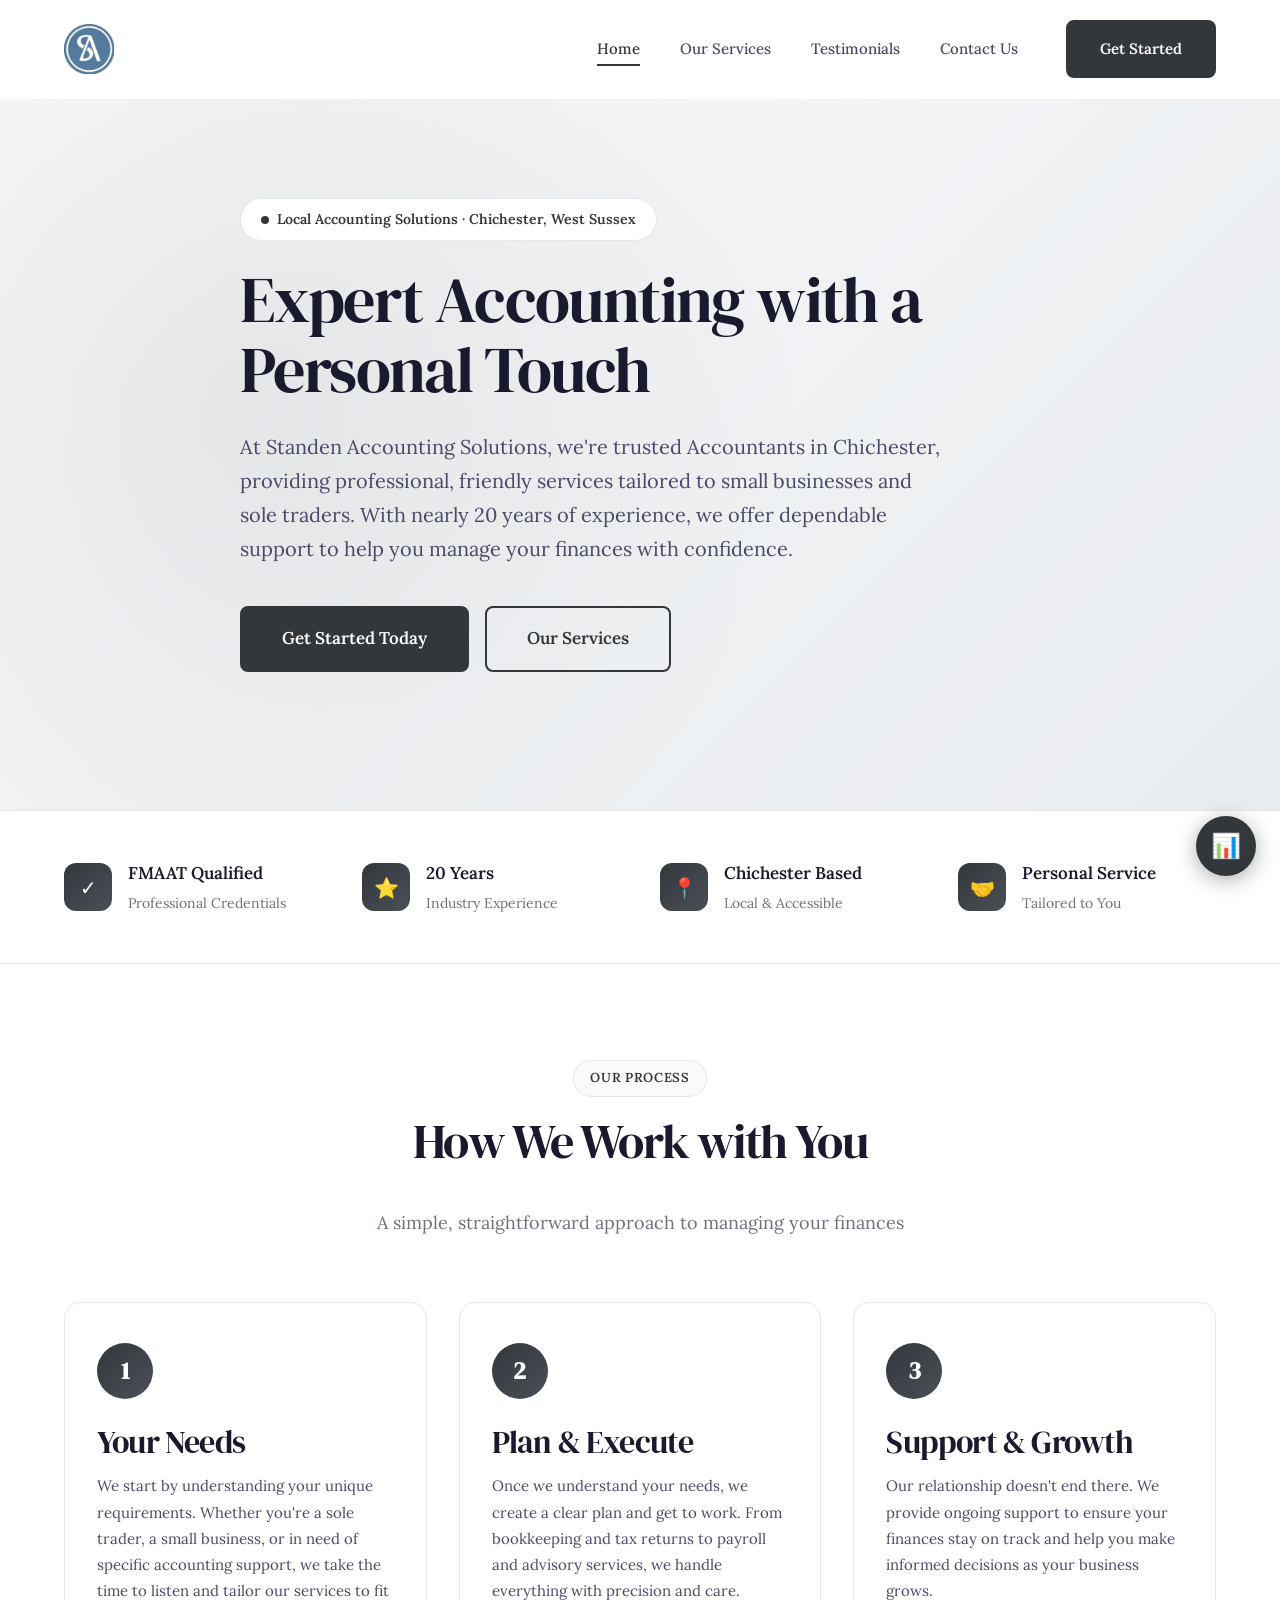
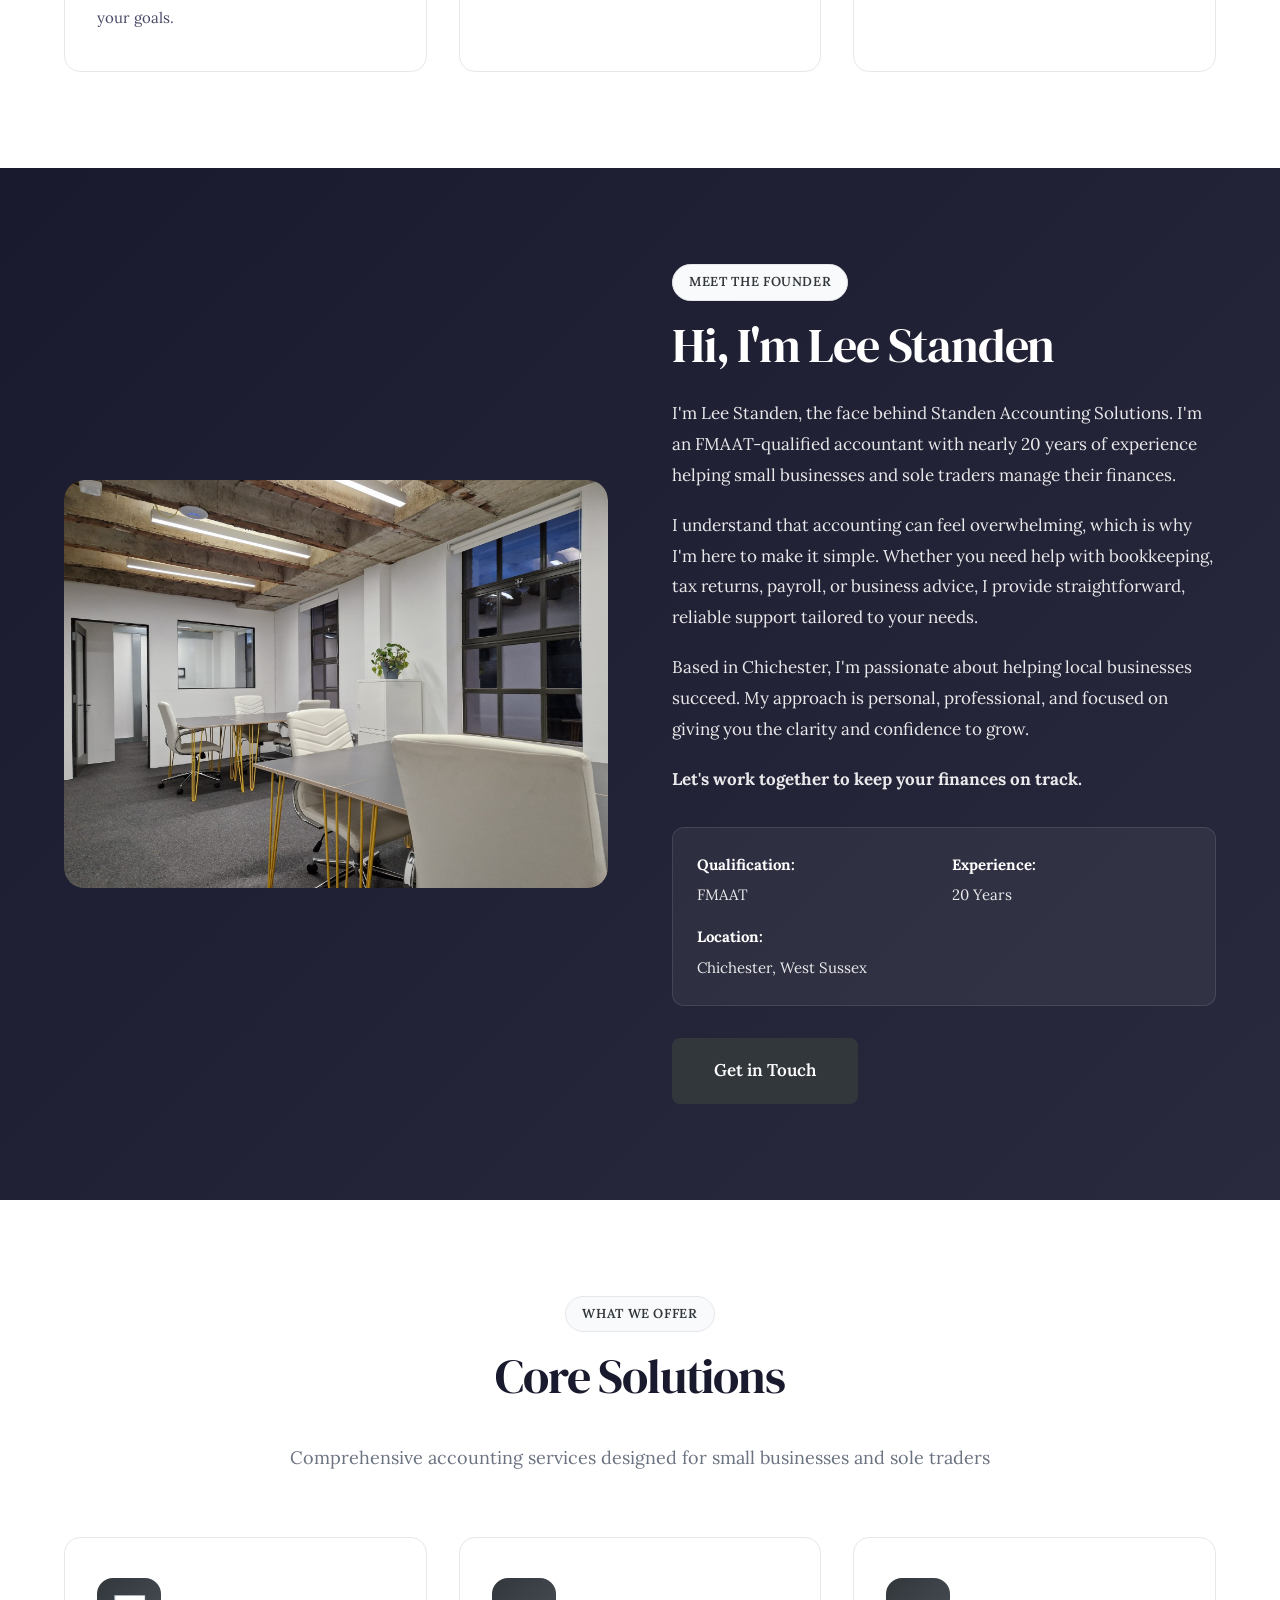
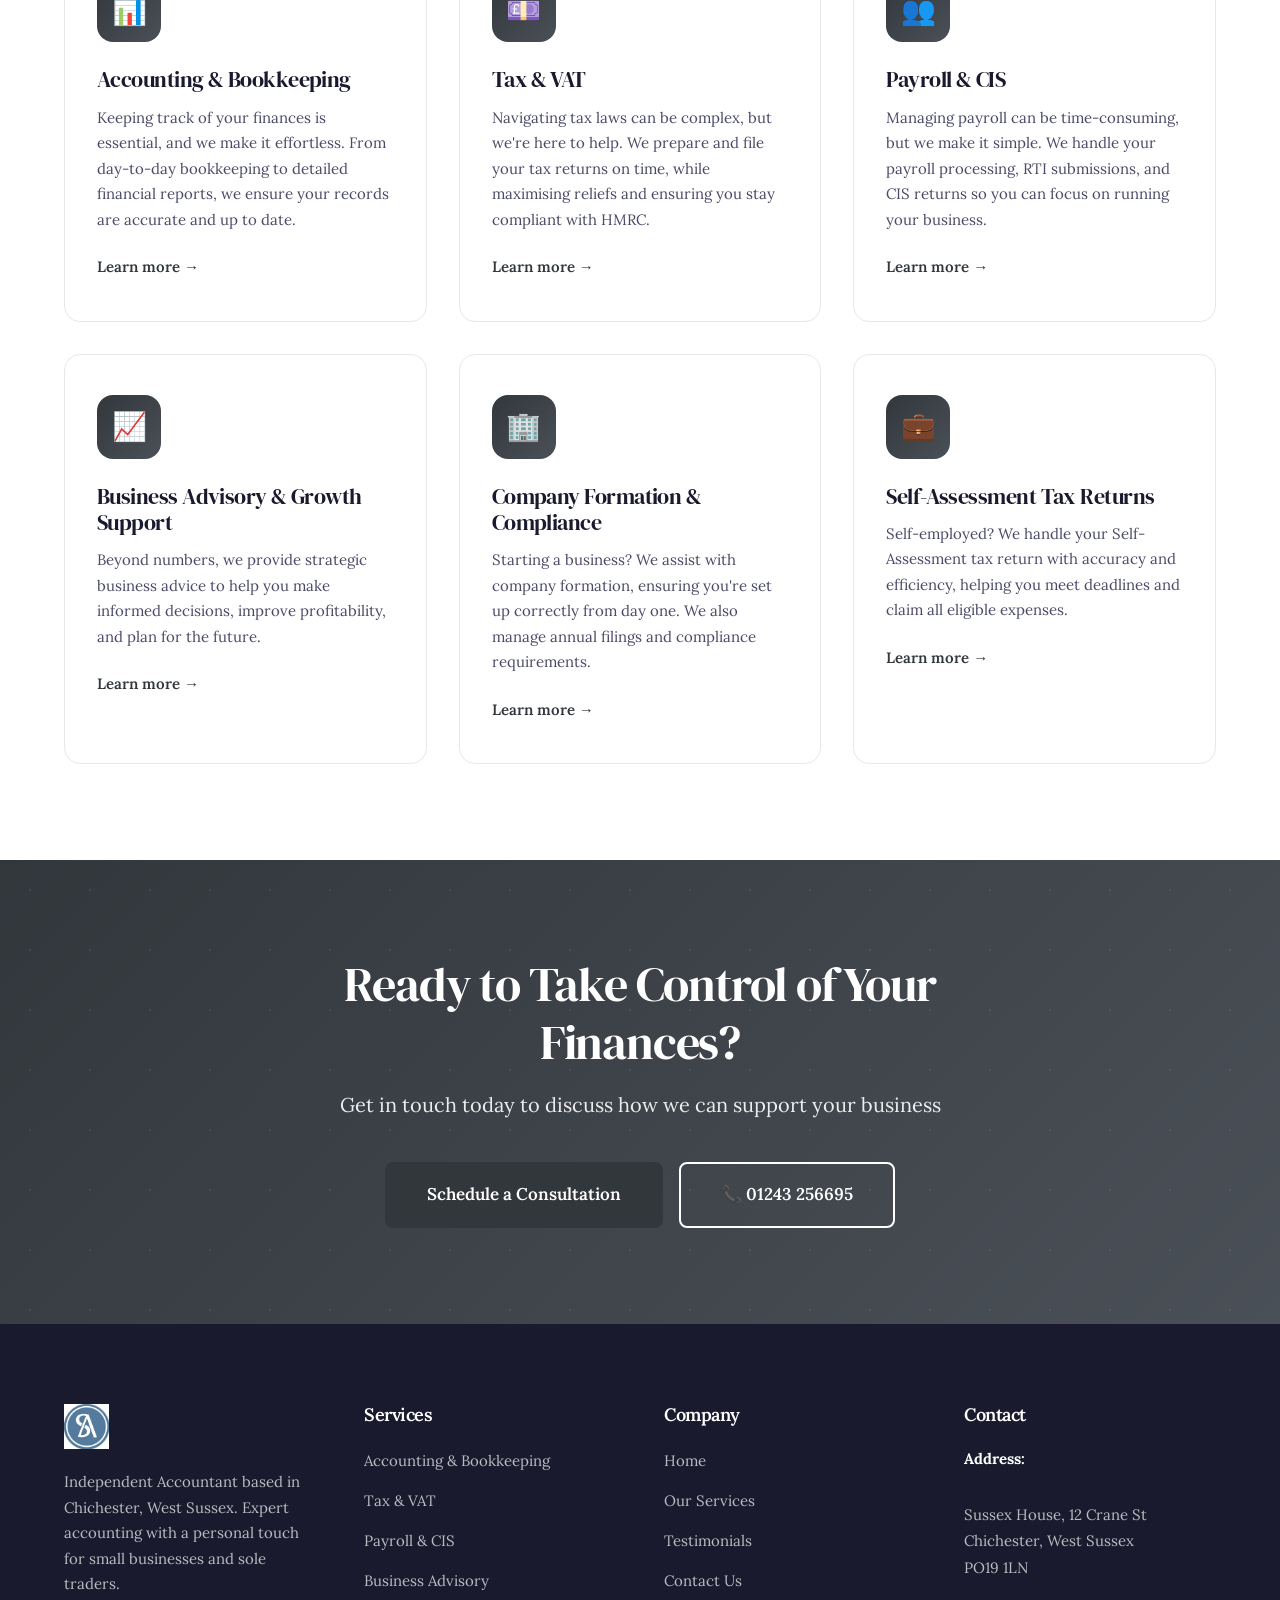
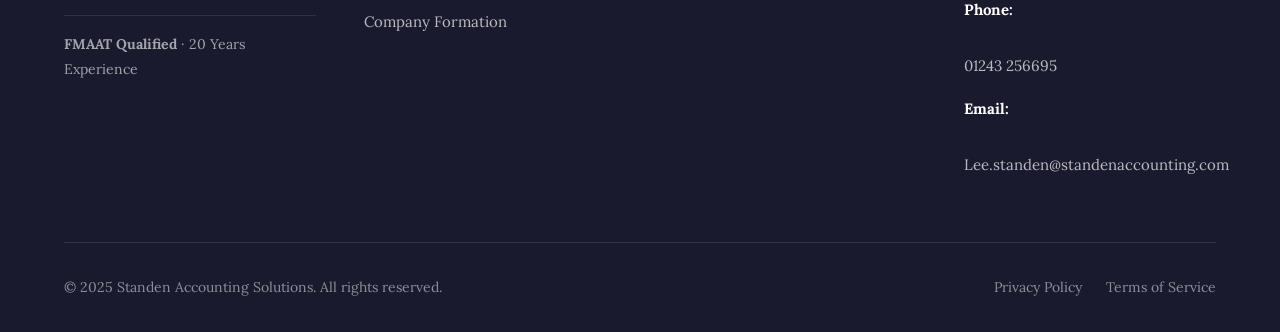
==== index.html @ 72e68414 "V4.5 Enhanced: Standen Accounting Solutions - Full Site with Real Content Complete 4-page accountanc" ====
<!DOCTYPE html>
<html lang="en">
<head>
  <meta charset="UTF-8">
  <meta name="viewport" content="width=device-width, initial-scale=1.0">
  <title>Standen Accounting Solutions | Local Accountant in Chichester, West Sussex</title>
  <meta name="description" content="Independent Accountant based in Chichester, West Sussex. Expert accounting with a personal touch for small businesses and sole traders. FMAAT qualified with 20 years experience.">

  <!-- Fonts -->
  <link rel="preconnect" href="https://fonts.googleapis.com">
  <link rel="preconnect" href="https://fonts.gstatic.com" crossorigin>
  <link href="https://fonts.googleapis.com/css2?family=Lora:wght@400;500;600;700&family=DM+Serif+Display:ital@0;1&display=swap" rel="stylesheet">

  <!-- Styles -->
  <link rel="stylesheet" href="template.css">
  <link rel="stylesheet" href="chat-widget-v4.css">

  <!-- Schema.org markup -->
  <script type="application/ld+json">
  {
    "@context": "https://schema.org",
    "@type": "AccountingService",
    "name": "Standen Accounting Solutions",
    "image": "https://standenaccountingsolutions.com/wp-content/uploads/2025/02/Office15b.jpg",
    "address": {
      "@type": "PostalAddress",
      "streetAddress": "Sussex House, 12 Crane St",
      "addressLocality": "Chichester",
      "addressRegion": "West Sussex",
      "postalCode": "PO19 1LN",
      "addressCountry": "GB"
    },
    "telephone": "+441243256695",
    "email": "Lee.standen@standenaccounting.com",
    "priceRange": "££",
    "openingHours": "Mo-Fr 09:00-17:00",
    "founder": {
      "@type": "Person",
      "name": "Lee Standen",
      "jobTitle": "FMAAT-qualified Accountant"
    }
  }
  </script>
</head>
<body>

  <!-- Navigation -->
  <nav class="nav" id="nav">
    <div class="container">
      <div class="nav-wrapper">
        <a href="index.html" class="nav-brand">
          <img src="logo.jpg" alt="Standen Accounting Solutions" style="height: 50px; width: auto;">
        </a>

        <div class="nav-menu" id="nav-menu">
          <a href="index.html" class="nav-link active">Home</a>
          <a href="services.html" class="nav-link">Our Services</a>
          <a href="testimonials.html" class="nav-link">Testimonials</a>
          <a href="contact.html" class="nav-link">Contact Us</a>
          <a href="contact.html" class="btn btn-primary nav-btn">Get Started</a>
        </div>

        <button class="nav-toggle" id="nav-toggle" aria-label="Toggle navigation">
          <span></span>
          <span></span>
          <span></span>
        </button>
      </div>
    </div>
  </nav>

  <!-- Hero Section -->
  <section class="hero">
    <div class="container">
      <div class="hero-content fade-up">
        <div class="hero-badge">
          <span class="badge-dot"></span>
          Local Accounting Solutions · Chichester, West Sussex
        </div>

        <h1>Expert Accounting with a Personal Touch</h1>

        <p class="hero-subtitle">At Standen Accounting Solutions, we're trusted Accountants in Chichester, providing professional, friendly services tailored to small businesses and sole traders. With nearly 20 years of experience, we offer dependable support to help you manage your finances with confidence.</p>

        <div class="hero-buttons">
          <a href="contact.html" class="btn btn-primary btn-large">Get Started Today</a>
          <a href="services.html" class="btn btn-outline btn-large">Our Services</a>
        </div>
      </div>
    </div>

    <!-- Background gradient overlay -->
    <div class="hero-gradient"></div>
  </section>

  <!-- Trust Bar -->
  <section class="trust-bar">
    <div class="container">
      <div class="trust-items fade-up">
        <div class="trust-item">
          <div class="trust-icon">✓</div>
          <div class="trust-text">
            <strong>FMAAT Qualified</strong>
            <span>Professional Credentials</span>
          </div>
        </div>
        <div class="trust-item">
          <div class="trust-icon">⭐</div>
          <div class="trust-text">
            <strong>20 Years</strong>
            <span>Industry Experience</span>
          </div>
        </div>
        <div class="trust-item">
          <div class="trust-icon">📍</div>
          <div class="trust-text">
            <strong>Chichester Based</strong>
            <span>Local & Accessible</span>
          </div>
        </div>
        <div class="trust-item">
          <div class="trust-icon">🤝</div>
          <div class="trust-text">
            <strong>Personal Service</strong>
            <span>Tailored to You</span>
          </div>
        </div>
      </div>
    </div>
  </section>

  <!-- How We Work Section -->
  <section class="section">
    <div class="container">
      <div class="section-header fade-up">
        <div class="section-badge">Our Process</div>
        <h2>How We Work with You</h2>
        <p class="section-intro">A simple, straightforward approach to managing your finances</p>
      </div>

      <div class="steps-grid">
        <div class="step-card fade-up" data-step>
          <div class="step-number">1</div>
          <h3>Your Needs</h3>
          <p>We start by understanding your unique requirements. Whether you're a sole trader, a small business, or in need of specific accounting support, we take the time to listen and tailor our services to fit your goals.</p>
        </div>

        <div class="step-card fade-up fade-up-delay-1" data-step>
          <div class="step-number">2</div>
          <h3>Plan & Execute</h3>
          <p>Once we understand your needs, we create a clear plan and get to work. From bookkeeping and tax returns to payroll and advisory services, we handle everything with precision and care.</p>
        </div>

        <div class="step-card fade-up fade-up-delay-2" data-step>
          <div class="step-number">3</div>
          <h3>Support & Growth</h3>
          <p>Our relationship doesn't end there. We provide ongoing support to ensure your finances stay on track and help you make informed decisions as your business grows.</p>
        </div>
      </div>
    </div>
  </section>

  <!-- Meet The Founder Section -->
  <section class="section section-dark">
    <div class="container">
      <div class="about-grid">
        <div class="about-image fade-up">
          <img src="office.jpg" alt="Standen Accounting Solutions Office in Chichester" class="rounded-image">
        </div>

        <div class="about-content fade-up fade-up-delay-1">
          <div class="section-badge">Meet The Founder</div>
          <h2>Hi, I'm Lee Standen</h2>

          <p>I'm Lee Standen, the face behind Standen Accounting Solutions. I'm an FMAAT-qualified accountant with nearly 20 years of experience helping small businesses and sole traders manage their finances.</p>

          <p>I understand that accounting can feel overwhelming, which is why I'm here to make it simple. Whether you need help with bookkeeping, tax returns, payroll, or business advice, I provide straightforward, reliable support tailored to your needs.</p>

          <p>Based in Chichester, I'm passionate about helping local businesses succeed. My approach is personal, professional, and focused on giving you the clarity and confidence to grow.</p>

          <p><strong>Let's work together to keep your finances on track.</strong></p>

          <div class="about-credentials">
            <div class="credential-item">
              <strong>Qualification:</strong> FMAAT
            </div>
            <div class="credential-item">
              <strong>Experience:</strong> 20 Years
            </div>
            <div class="credential-item">
              <strong>Location:</strong> Chichester, West Sussex
            </div>
          </div>

          <a href="contact.html" class="btn btn-primary btn-large">Get in Touch</a>
        </div>
      </div>
    </div>
  </section>

  <!-- Core Solutions Section -->
  <section class="section">
    <div class="container">
      <div class="section-header fade-up">
        <div class="section-badge">What We Offer</div>
        <h2>Core Solutions</h2>
        <p class="section-intro">Comprehensive accounting services designed for small businesses and sole traders</p>
      </div>

      <div class="services-grid">
        <div class="service-card fade-up" data-service>
          <div class="service-icon">📊</div>
          <h3>Accounting & Bookkeeping</h3>
          <p>Keeping track of your finances is essential, and we make it effortless. From day-to-day bookkeeping to detailed financial reports, we ensure your records are accurate and up to date.</p>
          <a href="services.html#accounting" class="service-link">Learn more →</a>
        </div>

        <div class="service-card fade-up fade-up-delay-1" data-service>
          <div class="service-icon">💷</div>
          <h3>Tax & VAT</h3>
          <p>Navigating tax laws can be complex, but we're here to help. We prepare and file your tax returns on time, while maximising reliefs and ensuring you stay compliant with HMRC.</p>
          <a href="services.html#tax" class="service-link">Learn more →</a>
        </div>

        <div class="service-card fade-up fade-up-delay-2" data-service>
          <div class="service-icon">👥</div>
          <h3>Payroll & CIS</h3>
          <p>Managing payroll can be time-consuming, but we make it simple. We handle your payroll processing, RTI submissions, and CIS returns so you can focus on running your business.</p>
          <a href="services.html#payroll" class="service-link">Learn more →</a>
        </div>

        <div class="service-card fade-up fade-up-delay-3" data-service>
          <div class="service-icon">📈</div>
          <h3>Business Advisory & Growth Support</h3>
          <p>Beyond numbers, we provide strategic business advice to help you make informed decisions, improve profitability, and plan for the future.</p>
          <a href="services.html#advisory" class="service-link">Learn more →</a>
        </div>

        <div class="service-card fade-up fade-up-delay-4" data-service>
          <div class="service-icon">🏢</div>
          <h3>Company Formation & Compliance</h3>
          <p>Starting a business? We assist with company formation, ensuring you're set up correctly from day one. We also manage annual filings and compliance requirements.</p>
          <a href="services.html#formation" class="service-link">Learn more →</a>
        </div>

        <div class="service-card fade-up fade-up-delay-5" data-service>
          <div class="service-icon">💼</div>
          <h3>Self-Assessment Tax Returns</h3>
          <p>Self-employed? We handle your Self-Assessment tax return with accuracy and efficiency, helping you meet deadlines and claim all eligible expenses.</p>
          <a href="services.html#self-assessment" class="service-link">Learn more →</a>
        </div>
      </div>
    </div>
  </section>

  <!-- CTA Section -->
  <section class="cta-section">
    <div class="container">
      <div class="cta-content fade-up">
        <h2>Ready to Take Control of Your Finances?</h2>
        <p>Get in touch today to discuss how we can support your business</p>
        <div class="cta-buttons">
          <a href="contact.html" class="btn btn-primary btn-large">Schedule a Consultation</a>
          <a href="tel:01243256695" class="btn btn-outline-white btn-large">📞 01243 256695</a>
        </div>
      </div>
    </div>
  </section>

  <!-- Footer -->
  <footer class="footer">
    <div class="container">
      <div class="footer-grid">
        <div class="footer-col">
          <img src="logo.jpg" alt="Standen Accounting Solutions" style="height: 45px; width: auto; margin-bottom: 20px;">
          <p>Independent Accountant based in Chichester, West Sussex. Expert accounting with a personal touch for small businesses and sole traders.</p>
          <div class="footer-credentials">
            <strong>FMAAT Qualified</strong> · 20 Years Experience
          </div>
        </div>

        <div class="footer-col">
          <h4>Services</h4>
          <ul class="footer-links">
            <li><a href="services.html#accounting">Accounting & Bookkeeping</a></li>
            <li><a href="services.html#tax">Tax & VAT</a></li>
            <li><a href="services.html#payroll">Payroll & CIS</a></li>
            <li><a href="services.html#advisory">Business Advisory</a></li>
            <li><a href="services.html#formation">Company Formation</a></li>
          </ul>
        </div>

        <div class="footer-col">
          <h4>Company</h4>
          <ul class="footer-links">
            <li><a href="index.html">Home</a></li>
            <li><a href="services.html">Our Services</a></li>
            <li><a href="testimonials.html">Testimonials</a></li>
            <li><a href="contact.html">Contact Us</a></li>
          </ul>
        </div>

        <div class="footer-col">
          <h4>Contact</h4>
          <ul class="footer-contact">
            <li>
              <strong>Address:</strong><br>
              Sussex House, 12 Crane St<br>
              Chichester, West Sussex<br>
              PO19 1LN
            </li>
            <li>
              <strong>Phone:</strong><br>
              <a href="tel:01243256695">01243 256695</a>
            </li>
            <li>
              <strong>Email:</strong><br>
              <a href="mailto:Lee.standen@standenaccounting.com">Lee.standen@standenaccounting.com</a>
            </li>
          </ul>
        </div>
      </div>

      <div class="footer-bottom">
        <p>&copy; 2025 Standen Accounting Solutions. All rights reserved.</p>
        <div class="footer-legal">
          <a href="#">Privacy Policy</a>
          <a href="#">Terms of Service</a>
        </div>
      </div>
    </div>
  </footer>

  <!-- Chat Widget -->
  <script src="chat-widget-v4.js"></script>

  <!-- Navigation & Animations -->
  <script>
    // Mobile navigation toggle
    const navToggle = document.getElementById('nav-toggle');
    const navMenu = document.getElementById('nav-menu');

    navToggle.addEventListener('click', () => {
      navMenu.classList.toggle('active');
      navToggle.classList.toggle('active');
    });

    // Sticky navigation
    const nav = document.getElementById('nav');
    let lastScroll = 0;

    window.addEventListener('scroll', () => {
      const currentScroll = window.pageYOffset;

      if (currentScroll > 100) {
        nav.classList.add('scrolled');
      } else {
        nav.classList.remove('scrolled');
      }

      lastScroll = currentScroll;
    });

    // Intersection Observer for fade-up animations
    const observerOptions = {
      threshold: 0.1,
      rootMargin: '0px 0px -50px 0px'
    };

    const observer = new IntersectionObserver((entries) => {
      entries.forEach(entry => {
        if (entry.isIntersecting) {
          entry.target.classList.add('visible');
        }
      });
    }, observerOptions);

    document.querySelectorAll('.fade-up').forEach(el => observer.observe(el));
  </script>
</body>
</html>
---- template.css ----
/* ═══════════════════════════════════════════════════════
   V4.5 Premium CSS - Standen Accounting Solutions
   Dark Gray Branding (#32373c) - LCB-Inspired Quality
   ═══════════════════════════════════════════════════════ */

:root {
  /* Brand Colors */
  --primary: #32373c;
  --secondary: #4a5057;
  --accent: #6c757d;
  --text-primary: #1a1a2e;
  --text-secondary: #4a4a68;
  --text-muted: #6b7280;
  --bg-light: #F9FAFB;
  --bg-white: #ffffff;
  --border-color: #E5E7EB;

  /* Spacing */
  --section-spacing: 96px;
  --container-padding: 24px;

  /* Transitions */
  --transition-smooth: all 0.3s cubic-bezier(0.4, 0, 0.2, 1);
}

/* ═══════════════════════════════════════════════════════
   GLOBAL STYLES - V4.5 PREMIUM
   ═══════════════════════════════════════════════════════ */

* {
  margin: 0;
  padding: 0;
  box-sizing: border-box;
}

html {
  scroll-behavior: smooth;
  -webkit-font-smoothing: antialiased;
  -moz-osx-font-smoothing: grayscale;
}

body {
  font-family: 'Lora', Georgia, 'Times New Roman', serif;
  line-height: 1.75;
  font-size: 16px;
  color: var(--text-primary);
  background: var(--bg-white);
  overflow-x: hidden;
}

/* Typography - V4.5 Premium Scale */
h1, h2, h3, h4, h5, h6 {
  font-family: 'DM Serif Display', Georgia, serif;
  font-weight: 400;
  line-height: 1.2;
  letter-spacing: -0.025em;
  color: var(--text-primary);
  margin-bottom: 0.75em;
}

h1 {
  font-size: clamp(2.75rem, 5.5vw, 4rem);
  line-height: 1.1;
}

h2 {
  font-size: clamp(2rem, 4vw, 3rem);
}

h3 {
  font-size: clamp(1.5rem, 2.5vw, 2rem);
}

h4 {
  font-size: clamp(1.25rem, 2vw, 1.5rem);
}

p {
  margin-bottom: 1.25em;
  color: var(--text-secondary);
  font-size: 1.0625rem;
}

a {
  text-decoration: none;
  color: inherit;
  transition: var(--transition-smooth);
}

img {
  max-width: 100%;
  height: auto;
  display: block;
}

.container {
  max-width: 1200px;
  margin: 0 auto;
  padding: 0 var(--container-padding);
}

.section {
  padding: var(--section-spacing) 0;
}

.section-dark {
  background: linear-gradient(135deg, #1a1a2e 0%, #2a2a3e 100%);
  color: white;
}

.section-dark h2,
.section-dark h3,
.section-dark p {
  color: white;
}

.section-dark p {
  opacity: 0.9;
}

/* ═══════════════════════════════════════════════════════
   NAVIGATION - V4.5 PREMIUM
   ═══════════════════════════════════════════════════════ */

.nav {
  position: fixed;
  top: 0;
  left: 0;
  right: 0;
  z-index: 1000;
  background: rgba(255, 255, 255, 0.95);
  backdrop-filter: blur(10px);
  border-bottom: 1px solid transparent;
  transition: var(--transition-smooth);
}

.nav.scrolled {
  background: rgba(255, 255, 255, 0.98);
  border-bottom-color: var(--border-color);
  box-shadow: 0 2px 20px rgba(0, 0, 0, 0.05);
}

.nav-wrapper {
  display: flex;
  align-items: center;
  justify-content: space-between;
  padding: 20px 0;
}

.nav-brand {
  font-size: 1.5rem;
  font-weight: 700;
  color: var(--primary);
  display: flex;
  align-items: center;
  gap: 12px;
  z-index: 1001;
}

.nav-menu {
  display: flex;
  align-items: center;
  gap: 40px;
}

.nav-link {
  font-size: 0.9375rem;
  font-weight: 500;
  color: var(--text-secondary);
  position: relative;
  font-family: 'Lora', serif;
}

.nav-link:hover,
.nav-link.active {
  color: var(--primary);
}

.nav-link.active::after {
  content: '';
  position: absolute;
  bottom: -4px;
  left: 0;
  right: 0;
  height: 2px;
  background: var(--primary);
}

.nav-btn {
  margin-left: 8px;
}

.nav-toggle {
  display: none;
  flex-direction: column;
  gap: 5px;
  background: none;
  border: none;
  cursor: pointer;
  z-index: 1001;
}

.nav-toggle span {
  width: 25px;
  height: 2px;
  background: var(--primary);
  transition: var(--transition-smooth);
}

/* ═══════════════════════════════════════════════════════
   BUTTONS - V4.5 PREMIUM
   ═══════════════════════════════════════════════════════ */

.btn {
  display: inline-flex;
  align-items: center;
  justify-content: center;
  padding: 14px 32px;
  font-size: 0.9375rem;
  font-weight: 600;
  font-family: 'Lora', serif;
  border-radius: 8px;
  cursor: pointer;
  transition: var(--transition-smooth);
  border: 2px solid transparent;
  text-decoration: none;
  white-space: nowrap;
}

.btn-primary {
  background: var(--primary);
  color: white;
  border-color: var(--primary);
}

.btn-primary:hover {
  background: var(--secondary);
  border-color: var(--secondary);
  transform: translateY(-2px);
  box-shadow: 0 8px 24px rgba(50, 55, 60, 0.25);
}

.btn-outline {
  background: transparent;
  color: var(--primary);
  border-color: var(--primary);
}

.btn-outline:hover {
  background: var(--primary);
  color: white;
  transform: translateY(-2px);
}

.btn-outline-white {
  background: transparent;
  color: white;
  border-color: white;
}

.btn-outline-white:hover {
  background: white;
  color: var(--primary);
  transform: translateY(-2px);
}

.btn-large {
  padding: 16px 40px;
  font-size: 1.0625rem;
}

/* ═══════════════════════════════════════════════════════
   HERO SECTION - V4.5 PREMIUM
   ═══════════════════════════════════════════════════════ */

.hero {
  position: relative;
  min-height: 90vh;
  display: flex;
  align-items: center;
  padding: 140px 0 80px;
  overflow: hidden;
  background: linear-gradient(135deg, #f8f9fa 0%, #e9ecef 100%);
}

.hero-gradient {
  position: absolute;
  top: 0;
  left: 0;
  right: 0;
  bottom: 0;
  background: radial-gradient(circle at 20% 50%, rgba(50, 55, 60, 0.08) 0%, transparent 50%);
  pointer-events: none;
}

.hero-content {
  position: relative;
  z-index: 2;
  max-width: 800px;
}

.hero-badge {
  display: inline-flex;
  align-items: center;
  gap: 8px;
  padding: 8px 20px;
  background: white;
  border: 1px solid var(--border-color);
  border-radius: 100px;
  font-size: 0.875rem;
  font-weight: 600;
  color: var(--primary);
  margin-bottom: 24px;
  font-family: 'Lora', serif;
}

.badge-dot {
  width: 8px;
  height: 8px;
  border-radius: 50%;
  background: var(--primary);
  animation: pulse 2s infinite;
}

@keyframes pulse {
  0%, 100% {
    opacity: 1;
  }
  50% {
    opacity: 0.5;
  }
}

.hero h1 {
  margin-bottom: 24px;
  color: var(--text-primary);
}

.hero-subtitle {
  font-size: 1.25rem;
  line-height: 1.7;
  color: var(--text-secondary);
  margin-bottom: 40px;
  max-width: 700px;
}

.hero-buttons {
  display: flex;
  flex-wrap: wrap;
  gap: 16px;
}

/* ═══════════════════════════════════════════════════════
   TRUST BAR - V4.5 PREMIUM
   ═══════════════════════════════════════════════════════ */

.trust-bar {
  background: white;
  border-top: 1px solid var(--border-color);
  border-bottom: 1px solid var(--border-color);
  padding: 48px 0;
}

.trust-items {
  display: grid;
  grid-template-columns: repeat(auto-fit, minmax(240px, 1fr));
  gap: 40px;
}

.trust-item {
  display: flex;
  align-items: center;
  gap: 16px;
}

.trust-icon {
  width: 48px;
  height: 48px;
  border-radius: 12px;
  background: linear-gradient(135deg, var(--primary) 0%, var(--secondary) 100%);
  color: white;
  display: flex;
  align-items: center;
  justify-content: center;
  font-size: 20px;
  flex-shrink: 0;
}

.trust-text {
  display: flex;
  flex-direction: column;
  gap: 2px;
}

.trust-text strong {
  font-size: 1.0625rem;
  font-weight: 600;
  color: var(--text-primary);
  font-family: 'Lora', serif;
}

.trust-text span {
  font-size: 0.875rem;
  color: var(--text-muted);
}

/* ═══════════════════════════════════════════════════════
   SECTION HEADER - V4.5 PREMIUM
   ═══════════════════════════════════════════════════════ */

.section-header {
  text-align: center;
  max-width: 700px;
  margin: 0 auto 64px;
}

.section-badge {
  display: inline-block;
  padding: 6px 16px;
  background: var(--bg-light);
  border: 1px solid var(--border-color);
  border-radius: 100px;
  font-size: 0.8125rem;
  font-weight: 600;
  color: var(--primary);
  margin-bottom: 16px;
  text-transform: uppercase;
  letter-spacing: 0.05em;
  font-family: 'Lora', serif;
}

.section-intro {
  font-size: 1.125rem;
  color: var(--text-muted);
  margin-bottom: 0;
}

/* ═══════════════════════════════════════════════════════
   STEPS GRID - V4.5 PREMIUM
   ═══════════════════════════════════════════════════════ */

.steps-grid {
  display: grid;
  grid-template-columns: repeat(auto-fit, minmax(300px, 1fr));
  gap: 32px;
}

.step-card {
  background: white;
  padding: 40px 32px;
  border-radius: 16px;
  border: 1px solid var(--border-color);
  transition: var(--transition-smooth);
  position: relative;
}

.step-card:hover {
  transform: translateY(-4px);
  box-shadow: 0 12px 40px rgba(0, 0, 0, 0.08);
  border-color: var(--primary);
}

.step-number {
  width: 56px;
  height: 56px;
  border-radius: 50%;
  background: linear-gradient(135deg, var(--primary) 0%, var(--secondary) 100%);
  color: white;
  display: flex;
  align-items: center;
  justify-content: center;
  font-size: 1.5rem;
  font-weight: 700;
  margin-bottom: 24px;
  font-family: 'DM Serif Display', serif;
}

.step-card h3 {
  margin-bottom: 12px;
  color: var(--text-primary);
}

.step-card p {
  color: var(--text-secondary);
  margin-bottom: 0;
  font-size: 0.9375rem;
}

/* ═══════════════════════════════════════════════════════
   ABOUT SECTION - V4.5 PREMIUM
   ═══════════════════════════════════════════════════════ */

.about-grid {
  display: grid;
  grid-template-columns: repeat(auto-fit, minmax(400px, 1fr));
  gap: 64px;
  align-items: center;
}

.about-image {
  border-radius: 20px;
  overflow: hidden;
}

.rounded-image {
  width: 100%;
  height: auto;
  object-fit: cover;
  border-radius: 20px;
}

.about-content h2 {
  margin-bottom: 24px;
}

.about-content p {
  margin-bottom: 20px;
  line-height: 1.8;
}

.about-credentials {
  display: grid;
  grid-template-columns: repeat(auto-fit, minmax(180px, 1fr));
  gap: 16px;
  margin: 32px 0;
  padding: 24px;
  background: rgba(255, 255, 255, 0.05);
  border-radius: 12px;
  border: 1px solid rgba(255, 255, 255, 0.1);
}

.credential-item {
  font-size: 0.9375rem;
  color: rgba(255, 255, 255, 0.9);
}

.credential-item strong {
  display: block;
  color: white;
  margin-bottom: 4px;
  font-family: 'Lora', serif;
}

/* ═══════════════════════════════════════════════════════
   SERVICES GRID - V4.5 PREMIUM
   ═══════════════════════════════════════════════════════ */

.services-grid {
  display: grid;
  grid-template-columns: repeat(auto-fit, minmax(340px, 1fr));
  gap: 32px;
}

.service-card {
  background: white;
  padding: 40px 32px;
  border-radius: 16px;
  border: 1px solid var(--border-color);
  transition: var(--transition-smooth);
}

.service-card:hover {
  transform: translateY(-6px);
  box-shadow: 0 16px 48px rgba(0, 0, 0, 0.1);
  border-color: var(--primary);
}

.service-icon {
  width: 64px;
  height: 64px;
  border-radius: 16px;
  background: linear-gradient(135deg, var(--primary) 0%, var(--secondary) 100%);
  color: white;
  display: flex;
  align-items: center;
  justify-content: center;
  font-size: 28px;
  margin-bottom: 24px;
}

.service-card h3 {
  margin-bottom: 12px;
  font-size: 1.375rem;
}

.service-card p {
  color: var(--text-secondary);
  margin-bottom: 20px;
  font-size: 0.9375rem;
  line-height: 1.7;
}

.service-link {
  color: var(--primary);
  font-weight: 600;
  font-size: 0.9375rem;
  display: inline-flex;
  align-items: center;
  gap: 8px;
  font-family: 'Lora', serif;
}

.service-link:hover {
  gap: 12px;
}

/* ═══════════════════════════════════════════════════════
   CTA SECTION - V4.5 PREMIUM
   ═══════════════════════════════════════════════════════ */

.cta-section {
  padding: 96px 0;
  background: linear-gradient(135deg, var(--primary) 0%, var(--secondary) 100%);
  position: relative;
  overflow: hidden;
}

.cta-section::before {
  content: '';
  position: absolute;
  top: 0;
  left: 0;
  right: 0;
  bottom: 0;
  background: url('data:image/svg+xml,<svg width="60" height="60" xmlns="http://www.w3.org/2000/svg"><circle cx="30" cy="30" r="1" fill="white" opacity="0.1"/></svg>');
  pointer-events: none;
}

.cta-content {
  text-align: center;
  max-width: 700px;
  margin: 0 auto;
  position: relative;
  z-index: 2;
}

.cta-content h2 {
  color: white;
  margin-bottom: 16px;
}

.cta-content p {
  font-size: 1.25rem;
  color: rgba(255, 255, 255, 0.9);
  margin-bottom: 40px;
}

.cta-buttons {
  display: flex;
  flex-wrap: wrap;
  gap: 16px;
  justify-content: center;
}

/* ═══════════════════════════════════════════════════════
   FOOTER - V4.5 PREMIUM
   ═══════════════════════════════════════════════════════ */

.footer {
  background: #1a1a2e;
  color: white;
  padding: 80px 0 32px;
}

.footer-grid {
  display: grid;
  grid-template-columns: repeat(auto-fit, minmax(240px, 1fr));
  gap: 48px;
  margin-bottom: 48px;
}

.footer-col h4 {
  font-size: 1.125rem;
  margin-bottom: 20px;
  color: white;
  font-family: 'Lora', serif;
  font-weight: 600;
}

.footer-col p {
  color: rgba(255, 255, 255, 0.7);
  font-size: 0.9375rem;
  line-height: 1.7;
}

.footer-credentials {
  margin-top: 16px;
  padding-top: 16px;
  border-top: 1px solid rgba(255, 255, 255, 0.1);
  font-size: 0.875rem;
  color: rgba(255, 255, 255, 0.6);
}

.footer-links {
  list-style: none;
}

.footer-links li {
  margin-bottom: 12px;
}

.footer-links a {
  color: rgba(255, 255, 255, 0.7);
  font-size: 0.9375rem;
  transition: var(--transition-smooth);
}

.footer-links a:hover {
  color: white;
  padding-left: 4px;
}

.footer-contact {
  list-style: none;
}

.footer-contact li {
  margin-bottom: 16px;
  font-size: 0.9375rem;
  color: rgba(255, 255, 255, 0.7);
}

.footer-contact strong {
  display: block;
  color: white;
  margin-bottom: 4px;
  font-family: 'Lora', serif;
}

.footer-contact a {
  color: rgba(255, 255, 255, 0.7);
  transition: var(--transition-smooth);
}

.footer-contact a:hover {
  color: white;
}

.footer-bottom {
  padding-top: 32px;
  border-top: 1px solid rgba(255, 255, 255, 0.1);
  display: flex;
  justify-content: space-between;
  align-items: center;
  flex-wrap: wrap;
  gap: 16px;
}

.footer-bottom p {
  color: rgba(255, 255, 255, 0.5);
  font-size: 0.875rem;
  margin: 0;
}

.footer-legal {
  display: flex;
  gap: 24px;
}

.footer-legal a {
  color: rgba(255, 255, 255, 0.5);
  font-size: 0.875rem;
  transition: var(--transition-smooth);
}

.footer-legal a:hover {
  color: white;
}

/* ═══════════════════════════════════════════════════════
   ANIMATIONS - V4.5 PREMIUM
   ═══════════════════════════════════════════════════════ */

.fade-up {
  opacity: 0;
  transform: translateY(30px);
  transition: opacity 0.6s ease, transform 0.6s ease;
}

.fade-up.visible {
  opacity: 1;
  transform: translateY(0);
}

.fade-up-delay-1 { transition-delay: 0.1s; }
.fade-up-delay-2 { transition-delay: 0.2s; }
.fade-up-delay-3 { transition-delay: 0.3s; }
.fade-up-delay-4 { transition-delay: 0.4s; }
.fade-up-delay-5 { transition-delay: 0.5s; }

/* ═══════════════════════════════════════════════════════
   MOBILE RESPONSIVE - V4.5 PREMIUM
   ═══════════════════════════════════════════════════════ */

@media (max-width: 768px) {
  :root {
    --section-spacing: 64px;
    --container-padding: 20px;
  }

  .nav-menu {
    position: fixed;
    top: 0;
    right: -100%;
    width: 280px;
    height: 100vh;
    background: white;
    flex-direction: column;
    align-items: flex-start;
    padding: 100px 32px 32px;
    gap: 24px;
    box-shadow: -4px 0 24px rgba(0, 0, 0, 0.1);
    transition: right 0.3s ease;
  }

  .nav-menu.active {
    right: 0;
  }

  .nav-toggle {
    display: flex;
  }

  .nav-toggle.active span:nth-child(1) {
    transform: rotate(45deg) translate(7px, 7px);
  }

  .nav-toggle.active span:nth-child(2) {
    opacity: 0;
  }

  .nav-toggle.active span:nth-child(3) {
    transform: rotate(-45deg) translate(7px, -7px);
  }

  .nav-btn {
    margin-left: 0;
    width: 100%;
  }

  .hero {
    min-height: auto;
    padding: 120px 0 60px;
  }

  .hero h1 {
    font-size: 2.25rem;
  }

  .hero-subtitle {
    font-size: 1.0625rem;
  }

  .hero-buttons {
    flex-direction: column;
  }

  .hero-buttons .btn {
    width: 100%;
  }

  .trust-items {
    grid-template-columns: 1fr;
    gap: 32px;
  }

  .steps-grid {
    grid-template-columns: 1fr;
  }

  .about-grid {
    grid-template-columns: 1fr;
    gap: 40px;
  }

  .services-grid {
    grid-template-columns: 1fr;
  }

  .cta-buttons {
    flex-direction: column;
  }

  .cta-buttons .btn {
    width: 100%;
  }

  .footer-grid {
    grid-template-columns: 1fr;
    gap: 40px;
  }

  .footer-bottom {
    flex-direction: column;
    text-align: center;
  }
}

@media (max-width: 480px) {
  h1 {
    font-size: 2rem;
  }

  h2 {
    font-size: 1.75rem;
  }

  .btn {
    padding: 12px 24px;
    font-size: 0.875rem;
  }

  .btn-large {
    padding: 14px 28px;
    font-size: 0.9375rem;
  }

  .service-card,
  .step-card {
    padding: 32px 24px;
  }
}
---- chat-widget-v4.css ----
/* ═══════════════════════════════════════════════════════
   V4 Premium Chat Widget CSS
   Standen Accounting Solutions - NO PLACEHOLDERS!
   ═══════════════════════════════════════════════════════ */

/* Chat widget container */
.chat-widget {
  position: fixed;
  bottom: 24px;
  right: 24px;
  z-index: 10000;
  font-family: 'Lora', -apple-system, BlinkMacSystemFont, 'Segoe UI', sans-serif;
}

/* Chat bubble button */
.chat-bubble {
  width: 60px;
  height: 60px;
  border-radius: 50%;
  background: var(--primary, #32373c);
  color: white;
  border: none;
  cursor: pointer;
  display: flex;
  align-items: center;
  justify-content: center;
  font-size: 24px;
  box-shadow: 0 4px 20px rgba(50, 55, 60, 0.4);
  transition: all 0.3s cubic-bezier(0.4, 0, 0.2, 1);
}

.chat-bubble:hover {
  transform: scale(1.1);
  box-shadow: 0 6px 28px rgba(50, 55, 60, 0.5);
}

.chat-bubble:active {
  transform: scale(0.95);
}

/* Chat window */
.chat-window {
  position: fixed;
  bottom: 100px;
  right: 24px;
  width: 380px;
  height: 600px;
  max-height: 80vh;
  background: white;
  border-radius: 20px;
  box-shadow: 0 8px 40px rgba(0,0,0,0.15);
  display: none;
  flex-direction: column;
  overflow: hidden;
  animation: slideUp 0.3s cubic-bezier(0.4, 0, 0.2, 1);
}

.chat-window.open {
  display: flex;
}

@keyframes slideUp {
  from {
    opacity: 0;
    transform: translateY(20px) scale(0.95);
  }
  to {
    opacity: 1;
    transform: translateY(0) scale(1);
  }
}

/* Header with brand gradient - V4 PREMIUM */
.chat-header {
  background: linear-gradient(135deg, var(--primary, #32373c) 0%, var(--secondary, #4a5057) 100%);
  color: white;
  padding: 20px 24px;
  display: flex;
  align-items: center;
  justify-content: space-between;
}

.chat-header-info {
  display: flex;
  align-items: center;
  gap: 12px;
}

.chat-header-avatar {
  width: 40px;
  height: 40px;
  border-radius: 50%;
  background: rgba(255,255,255,0.2);
  display: flex;
  align-items: center;
  justify-content: center;
  font-size: 20px;
  flex-shrink: 0;
}

.chat-header-text h3 {
  font-size: 16px;
  font-weight: 600;
  margin: 0 0 2px 0;
  color: white;
}

.chat-header-text p {
  font-size: 12px;
  opacity: 0.85;
  margin: 0;
  color: white;
}

.chat-close {
  width: 32px;
  height: 32px;
  border-radius: 50%;
  background: rgba(255,255,255,0.15);
  border: none;
  color: white;
  cursor: pointer;
  display: flex;
  align-items: center;
  justify-content: center;
  transition: all 0.3s;
}

.chat-close:hover {
  background: rgba(255,255,255,0.25);
  transform: rotate(90deg);
}

/* Messages area - V4 PREMIUM (light soft background) */
.chat-messages {
  flex: 1;
  overflow-y: auto;
  padding: 20px;
  background: #F9FAFB;
  display: flex;
  flex-direction: column;
  gap: 16px;
}

/* Message bubbles - V4 PREMIUM */
.message {
  display: flex;
  gap: 8px;
  animation: fadeIn 0.3s ease;
}

@keyframes fadeIn {
  from {
    opacity: 0;
    transform: translateY(10px);
  }
  to {
    opacity: 1;
    transform: translateY(0);
  }
}

.message.bot {
  justify-content: flex-start;
}

.message.user {
  justify-content: flex-end;
}

.message-bubble {
  max-width: 75%;
  padding: 12px 16px;
  border-radius: 16px;
  font-size: 14px;
  line-height: 1.6;
  word-wrap: break-word;
}

/* Bot messages: WHITE with subtle shadow - V4 PREMIUM */
.message.bot .message-bubble {
  background: white;
  color: #1a1a2e;
  box-shadow: 0 2px 8px rgba(0,0,0,0.06);
  border-bottom-left-radius: 4px;
}

/* User messages: BRAND COLOR - V4 PREMIUM */
.message.user .message-bubble {
  background: var(--primary, #32373c);
  color: white;
  border-bottom-right-radius: 4px;
}

/* Quick reply pills - V4 PREMIUM */
.quick-replies {
  display: flex;
  flex-wrap: wrap;
  gap: 8px;
  padding: 0 20px 16px;
  background: #F9FAFB;
}

.quick-reply-btn {
  padding: 8px 16px;
  border-radius: 100px;
  background: var(--primary, #32373c);
  color: white;
  border: none;
  font-size: 13px;
  font-weight: 500;
  cursor: pointer;
  transition: all 0.3s;
  white-space: nowrap;
}

.quick-reply-btn:hover {
  background: var(--secondary, #4a5057);
  transform: scale(1.05);
}

.quick-reply-btn:active {
  transform: scale(0.95);
}

/* Input area - V4 PREMIUM */
.chat-input-wrapper {
  padding: 16px 20px;
  background: white;
  border-top: 1px solid #E5E7EB;
}

.chat-input-container {
  display: flex;
  align-items: center;
  gap: 12px;
}

.chat-input {
  flex: 1;
  padding: 12px 16px;
  border: 1px solid #D1D5DB;
  border-radius: 12px;
  font-size: 14px;
  font-family: inherit;
  background: #F9FAFB;
  transition: all 0.3s;
  outline: none;
}

.chat-input:focus {
  border-color: var(--primary, #32373c);
  box-shadow: 0 0 0 3px rgba(50, 55, 60, 0.1);
  background: white;
}

.chat-input::placeholder {
  color: #9CA3AF;
}

/* Circular send button with arrow - V4 PREMIUM */
.chat-send {
  width: 40px;
  height: 40px;
  min-width: 40px;
  border-radius: 50%;
  background: var(--primary, #32373c);
  color: white;
  border: none;
  cursor: pointer;
  display: flex;
  align-items: center;
  justify-content: center;
  transition: all 0.3s;
  box-shadow: 0 2px 8px rgba(50, 55, 60, 0.3);
}

.chat-send:hover:not(:disabled) {
  background: var(--secondary, #4a5057);
  transform: scale(1.1);
  box-shadow: 0 4px 12px rgba(50, 55, 60, 0.4);
}

.chat-send:active:not(:disabled) {
  transform: scale(0.95);
}

.chat-send:disabled {
  opacity: 0.5;
  cursor: not-allowed;
}

.chat-send svg {
  width: 20px;
  height: 20px;
}

/* Scrollbar styling */
.chat-messages::-webkit-scrollbar {
  width: 6px;
}

.chat-messages::-webkit-scrollbar-track {
  background: transparent;
}

.chat-messages::-webkit-scrollbar-thumb {
  background: #D1D5DB;
  border-radius: 3px;
}

.chat-messages::-webkit-scrollbar-thumb:hover {
  background: #9CA3AF;
}

/* Typing indicator */
.typing-indicator {
  display: flex;
  gap: 4px;
  padding: 12px 16px;
  background: white;
  border-radius: 16px;
  box-shadow: 0 2px 8px rgba(0,0,0,0.06);
  width: fit-content;
}

.typing-dot {
  width: 8px;
  height: 8px;
  border-radius: 50%;
  background: #9CA3AF;
  animation: typing 1.4s infinite;
}

.typing-dot:nth-child(2) {
  animation-delay: 0.2s;
}

.typing-dot:nth-child(3) {
  animation-delay: 0.4s;
}

@keyframes typing {
  0%, 60%, 100% {
    transform: translateY(0);
    opacity: 0.7;
  }
  30% {
    transform: translateY(-10px);
    opacity: 1;
  }
}

/* Mobile responsive */
@media (max-width: 480px) {
  .chat-window {
    width: calc(100vw - 32px);
    right: 16px;
    bottom: 90px;
    height: calc(100vh - 140px);
    max-height: calc(100vh - 140px);
  }

  .chat-widget {
    right: 16px;
    bottom: 16px;
  }
}
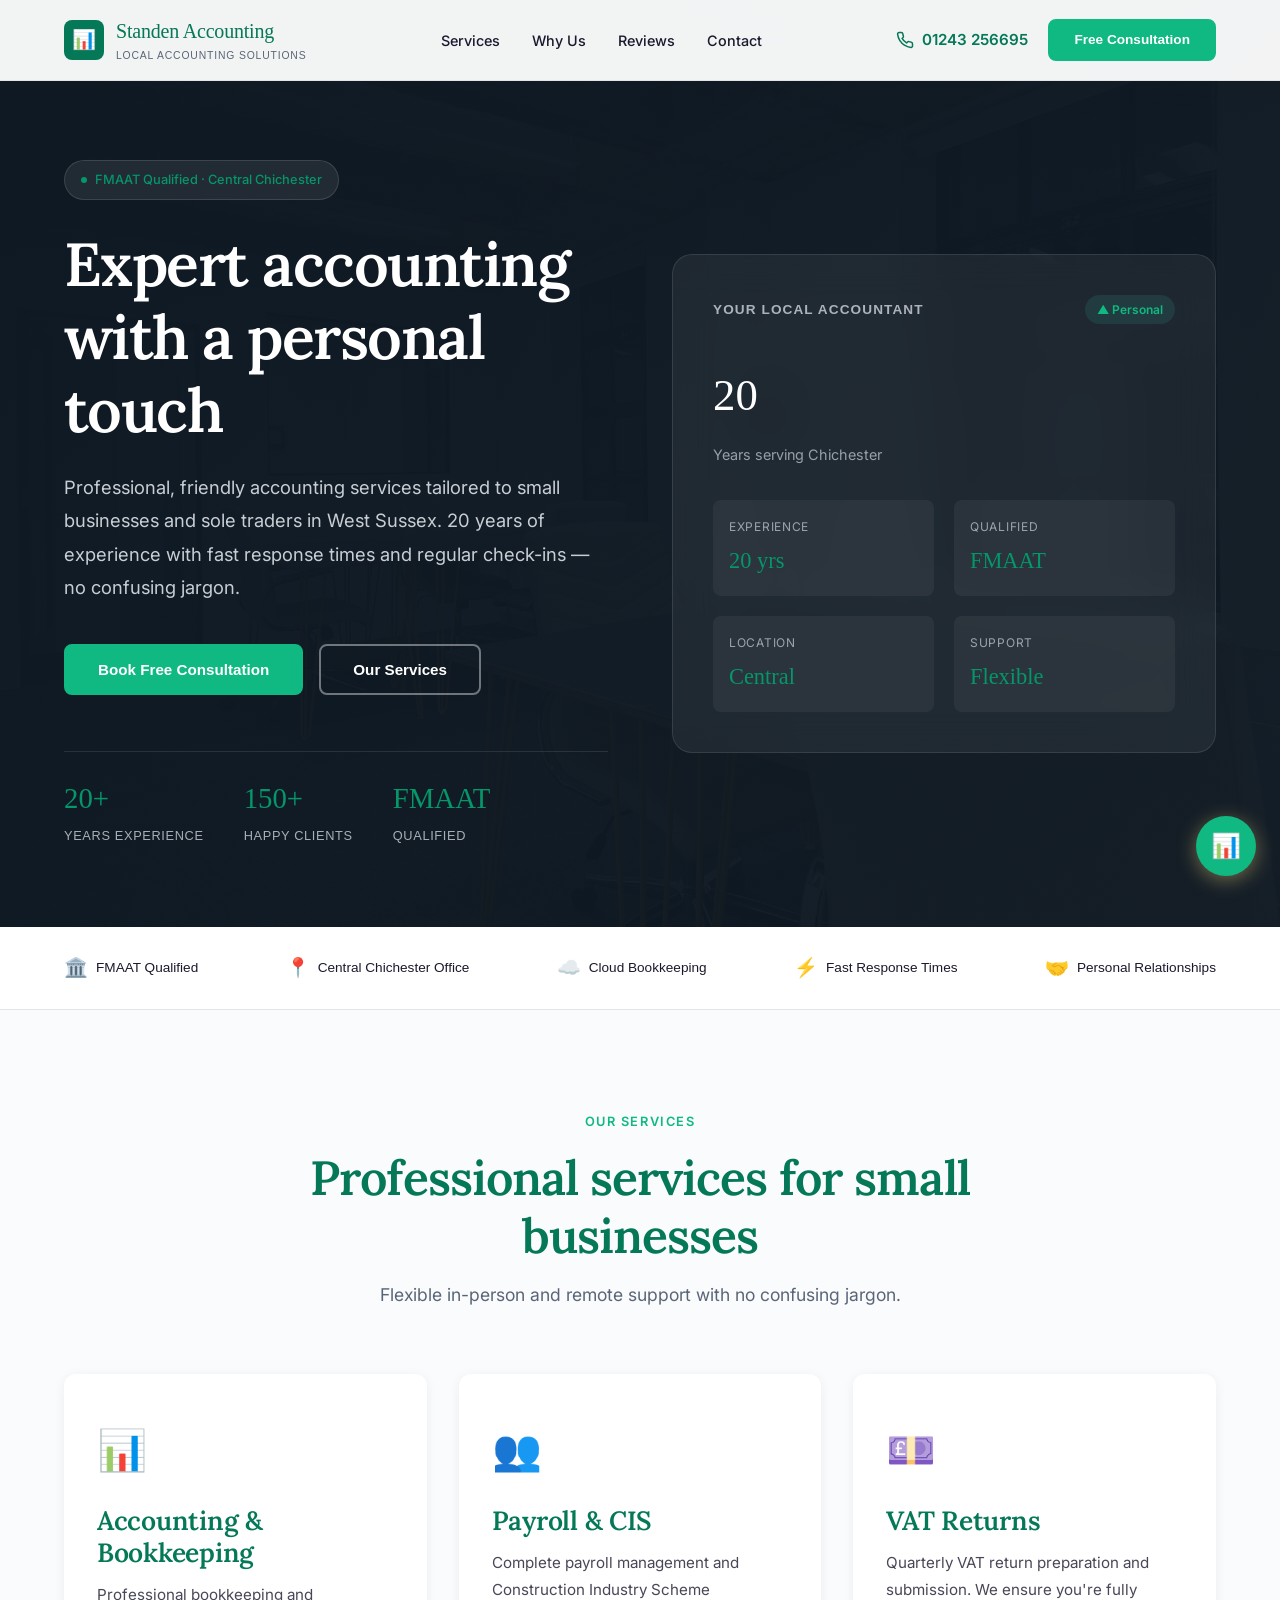
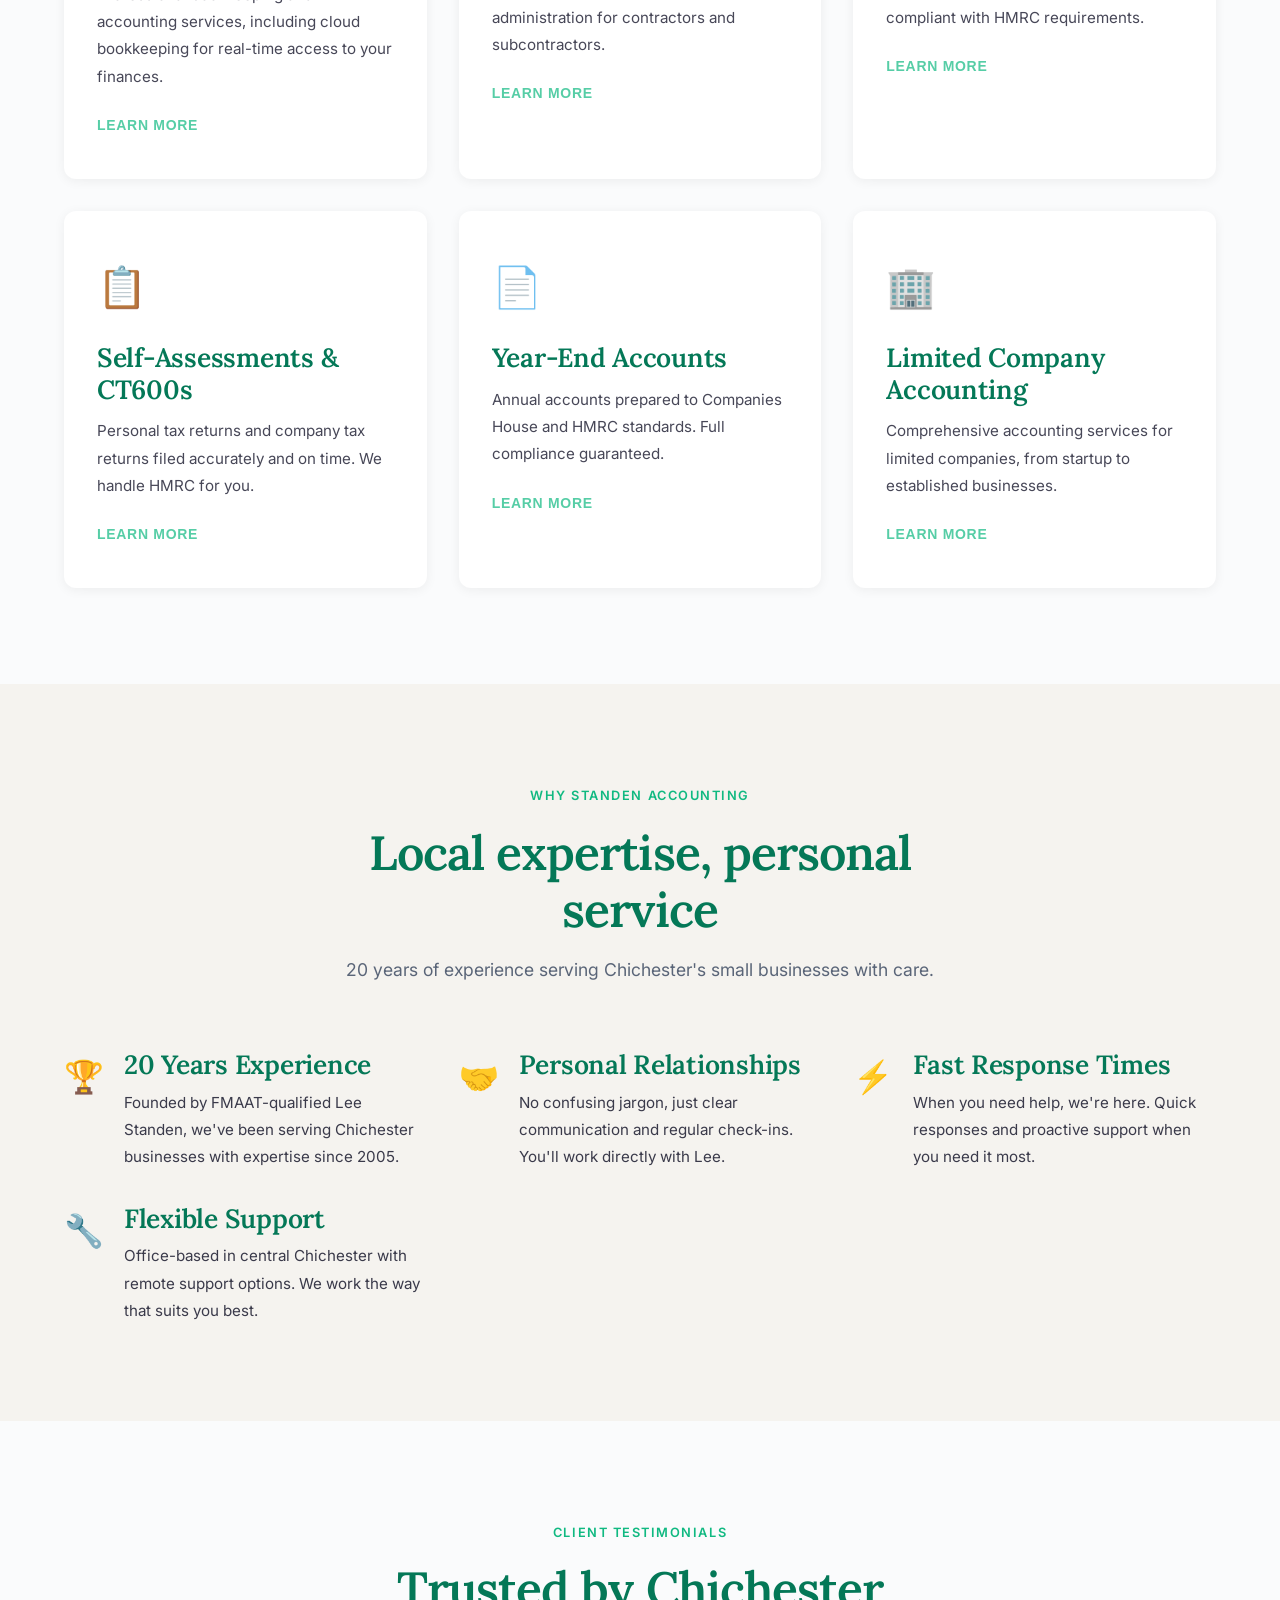
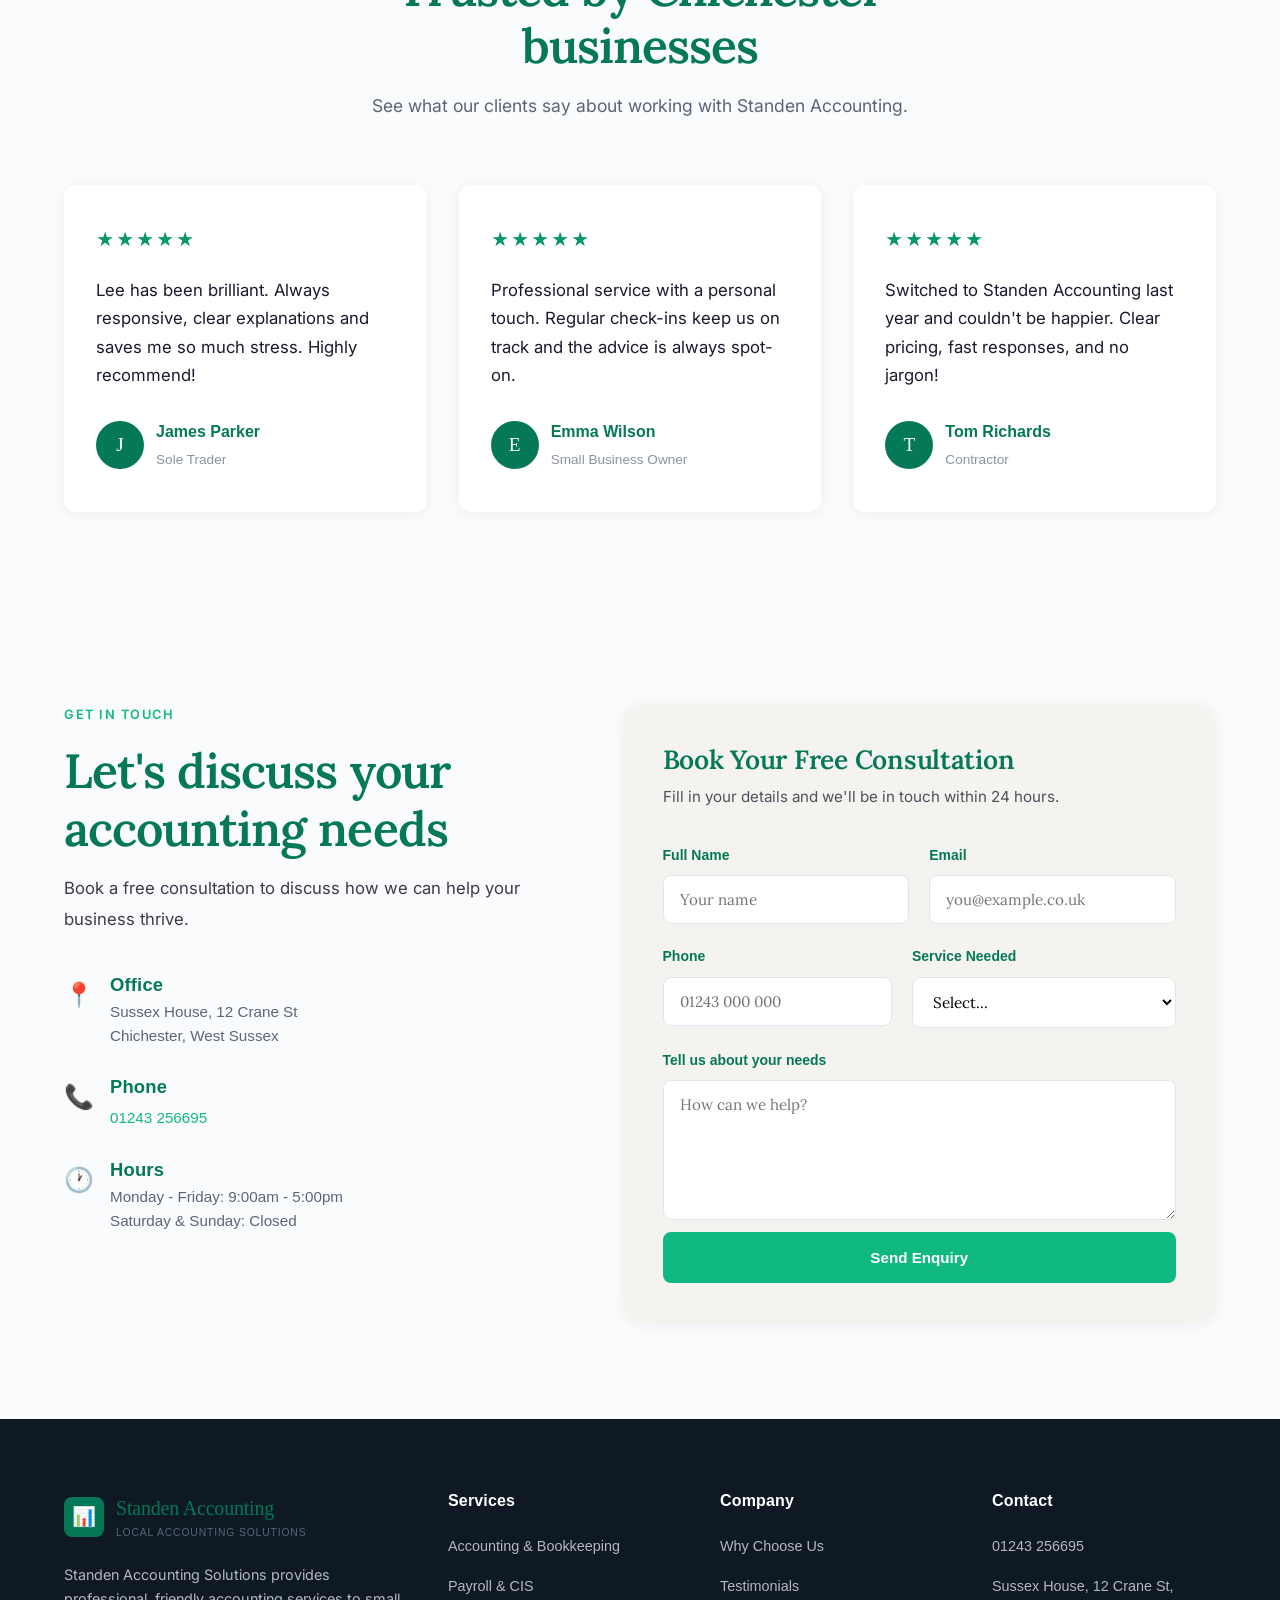
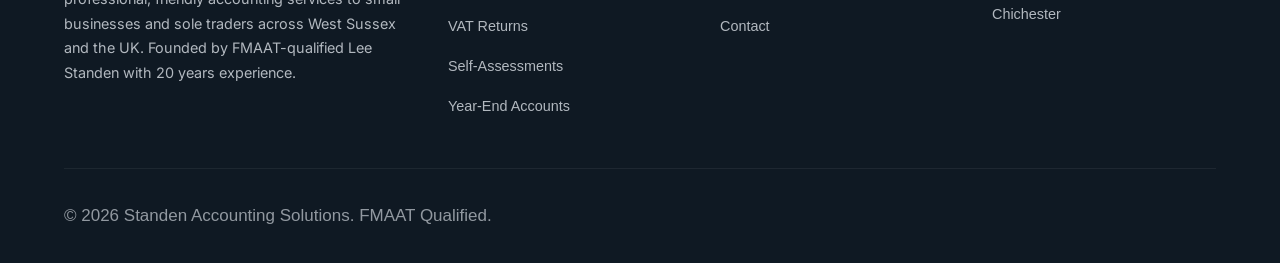
==== commit a37dde01: "Update Standen Accounting with complete professional website - Complete HTML website with all sectio" ====
--- a/index.html
+++ b/index.html
@@ -1,381 +1,465 @@
 <!DOCTYPE html>
-<html lang="en">
+<html lang="en-GB">
 <head>
   <meta charset="UTF-8">
   <meta name="viewport" content="width=device-width, initial-scale=1.0">
-  <title>Standen Accounting Solutions | Local Accountant in Chichester, West Sussex</title>
-  <meta name="description" content="Independent Accountant based in Chichester, West Sussex. Expert accounting with a personal touch for small businesses and sole traders. FMAAT qualified with 20 years experience.">
-
-  <!-- Fonts -->
+  <title>Standen Accounting Solutions — Expert Accounting with a Personal Touch | Chichester</title>
+  <meta name="description" content="Standen Accounting Solutions - professional, friendly accounting services for small businesses and sole traders in Chichester. 20 years experience, FMAAT qualified.">
+  <link rel="canonical" href="https://standenaccountingsolutions.com">
   <link rel="preconnect" href="https://fonts.googleapis.com">
   <link rel="preconnect" href="https://fonts.gstatic.com" crossorigin>
-  <link href="https://fonts.googleapis.com/css2?family=Lora:wght@400;500;600;700&family=DM+Serif+Display:ital@0;1&display=swap" rel="stylesheet">
-
-  <!-- Styles -->
+  <link href="https://fonts.googleapis.com/css2?family=Inter:wght@400;500;600;700&family=Lora:wght@400;600;700&display=swap" rel="stylesheet">
   <link rel="stylesheet" href="template.css">
-  <link rel="stylesheet" href="chat-widget-v4.css">
-
-  <!-- Schema.org markup -->
   <script type="application/ld+json">
   {
     "@context": "https://schema.org",
     "@type": "AccountingService",
     "name": "Standen Accounting Solutions",
-    "image": "https://standenaccountingsolutions.com/wp-content/uploads/2025/02/Office15b.jpg",
+    "description": "Expert accounting with a personal touch. Professional, friendly services for small businesses and sole traders in Chichester.",
+    "url": "https://standenaccountingsolutions.com",
+    "telephone": "01243256695",
     "address": {
       "@type": "PostalAddress",
       "streetAddress": "Sussex House, 12 Crane St",
       "addressLocality": "Chichester",
       "addressRegion": "West Sussex",
-      "postalCode": "PO19 1LN",
       "addressCountry": "GB"
     },
-    "telephone": "+441243256695",
-    "email": "Lee.standen@standenaccounting.com",
-    "priceRange": "££",
-    "openingHours": "Mo-Fr 09:00-17:00",
-    "founder": {
-      "@type": "Person",
-      "name": "Lee Standen",
-      "jobTitle": "FMAAT-qualified Accountant"
-    }
+    "openingHours": "Mo-Fr 09:00-17:00"
   }
   </script>
+  <link rel="stylesheet" href="chat-widget-v4.css">
 </head>
 <body>
-
-  <!-- Navigation -->
   <nav class="nav" id="nav">
-    <div class="container">
-      <div class="nav-wrapper">
-        <a href="index.html" class="nav-brand">
-          <img src="logo.jpg" alt="Standen Accounting Solutions" style="height: 50px; width: auto;">
+    <div class="nav-inner">
+      <a href="#" class="nav-brand">
+        <div class="nav-brand-icon">📊</div>
+        <div>
+          <span class="nav-brand-text">Standen Accounting</span>
+          <span class="nav-brand-sub">Local Accounting Solutions</span>
+        </div>
+      </a>
+      <ul class="nav-links">
+        <li><a href="#services">Services</a></li>
+        <li><a href="#why-us">Why Us</a></li>
+        <li><a href="#testimonials">Reviews</a></li>
+        <li><a href="#contact">Contact</a></li>
+      </ul>
+      <div class="nav-cta-wrapper" style="display:flex;align-items:center;gap:20px;">
+        <a href="tel:01243256695" class="nav-phone">
+          <svg xmlns="http://www.w3.org/2000/svg" width="18" height="18" viewBox="0 0 24 24" fill="none" stroke="currentColor" stroke-width="2" stroke-linecap="round" stroke-linejoin="round"><path d="M22 16.92v3a2 2 0 0 1-2.18 2 19.79 19.79 0 0 1-8.63-3.07 19.5 19.5 0 0 1-6-6 19.79 19.79 0 0 1-3.07-8.67A2 2 0 0 1 4.11 2h3a2 2 0 0 1 2 1.72 12.84 12.84 0 0 0 .7 2.81 2 2 0 0 1-.45 2.11L8.09 9.91a16 16 0 0 0 6 6l1.27-1.27a2 2 0 0 1 2.11-.45 12.84 12.84 0 0 0 2.81.7A2 2 0 0 1 22 16.92z"/></svg>
+          01243 256695
         </a>
-
-        <div class="nav-menu" id="nav-menu">
-          <a href="index.html" class="nav-link active">Home</a>
-          <a href="services.html" class="nav-link">Our Services</a>
-          <a href="testimonials.html" class="nav-link">Testimonials</a>
-          <a href="contact.html" class="nav-link">Contact Us</a>
-          <a href="contact.html" class="btn btn-primary nav-btn">Get Started</a>
-        </div>
-
-        <button class="nav-toggle" id="nav-toggle" aria-label="Toggle navigation">
-          <span></span>
-          <span></span>
-          <span></span>
-        </button>
-      </div>
+        <a href="#contact" class="btn btn-primary nav-cta">Free Consultation</a>
+      </div>
+      <button class="nav-toggle" id="nav-toggle" aria-label="Toggle navigation">
+        <span></span><span></span><span></span>
+      </button>
+    </div>
+    <div class="nav-mobile" id="nav-mobile">
+      <a href="#services" onclick="closeMobileNav()">Services</a>
+      <a href="#why-us" onclick="closeMobileNav()">Why Us</a>
+      <a href="#testimonials" onclick="closeMobileNav()">Reviews</a>
+      <a href="#contact" onclick="closeMobileNav()">Contact</a>
+      <div class="nav-mobile-cta">
+        <a href="#contact" class="btn btn-primary" style="width:100%;">Free Consultation</a>
+      </div>
+      <a href="tel:01243256695" class="nav-mobile-phone">
+        <svg xmlns="http://www.w3.org/2000/svg" width="18" height="18" viewBox="0 0 24 24" fill="none" stroke="currentColor" stroke-width="2" stroke-linecap="round" stroke-linejoin="round"><path d="M22 16.92v3a2 2 0 0 1-2.18 2 19.79 19.79 0 0 1-8.63-3.07 19.5 19.5 0 0 1-6-6 19.79 19.79 0 0 1-3.07-8.67A2 2 0 0 1 4.11 2h3a2 2 0 0 1 2 1.72 12.84 12.84 0 0 0 .7 2.81 2 2 0 0 1-.45 2.11L8.09 9.91a16 16 0 0 0 6 6l1.27-1.27a2 2 0 0 1 2.11-.45 12.84 12.84 0 0 0 2.81.7A2 2 0 0 1 22 16.92z"/></svg>
+        01243 256695
+      </a>
     </div>
   </nav>
 
-  <!-- Hero Section -->
-  <section class="hero">
-    <div class="container">
-      <div class="hero-content fade-up">
-        <div class="hero-badge">
-          <span class="badge-dot"></span>
-          Local Accounting Solutions · Chichester, West Sussex
-        </div>
-
-        <h1>Expert Accounting with a Personal Touch</h1>
-
-        <p class="hero-subtitle">At Standen Accounting Solutions, we're trusted Accountants in Chichester, providing professional, friendly services tailored to small businesses and sole traders. With nearly 20 years of experience, we offer dependable support to help you manage your finances with confidence.</p>
-
-        <div class="hero-buttons">
-          <a href="contact.html" class="btn btn-primary btn-large">Get Started Today</a>
-          <a href="services.html" class="btn btn-outline btn-large">Our Services</a>
-        </div>
-      </div>
-    </div>
-
-    <!-- Background gradient overlay -->
-    <div class="hero-gradient"></div>
+  <section class="hero" id="hero">
+    <div class="hero-bg">
+      <img src="office.jpg" alt="Standen Accounting Solutions - Chichester" loading="eager">
+    </div>
+    <div class="container">
+      <div class="hero-inner">
+        <div class="hero-content">
+          <div class="hero-badge">
+            <span class="badge-dot"></span>
+            FMAAT Qualified · Central Chichester
+          </div>
+          <h1>Expert accounting with a personal touch</h1>
+          <p class="hero-subtitle">Professional, friendly accounting services tailored to small businesses and sole traders in West Sussex. 20 years of experience with fast response times and regular check-ins — no confusing jargon.</p>
+          <div class="hero-ctas">
+            <a href="#contact" class="btn btn-primary">Book Free Consultation</a>
+            <a href="#services" class="btn btn-secondary">Our Services</a>
+          </div>
+          <div class="hero-stats">
+            <div class="hero-stat">
+              <div class="stat-number">20+</div>
+              <div class="stat-label">Years Experience</div>
+            </div>
+            <div class="hero-stat">
+              <div class="stat-number">150+</div>
+              <div class="stat-label">Happy Clients</div>
+            </div>
+            <div class="hero-stat">
+              <div class="stat-number">FMAAT</div>
+              <div class="stat-label">Qualified</div>
+            </div>
+          </div>
+        </div>
+        <div class="hero-visual">
+          <div class="hero-card">
+            <div class="hero-card-header">
+              <span class="hero-card-title">Your Local Accountant</span>
+              <span class="hero-card-badge">▲ Personal</span>
+            </div>
+            <div class="hero-card-amount">20</div>
+            <div class="hero-card-sub">Years serving Chichester</div>
+            <div class="hero-card-metrics">
+              <div class="hero-card-metric">
+                <div class="metric-label">Experience</div>
+                <div class="metric-value">20 yrs</div>
+              </div>
+              <div class="hero-card-metric">
+                <div class="metric-label">Qualified</div>
+                <div class="metric-value">FMAAT</div>
+              </div>
+              <div class="hero-card-metric">
+                <div class="metric-label">Location</div>
+                <div class="metric-value">Central</div>
+              </div>
+              <div class="hero-card-metric">
+                <div class="metric-label">Support</div>
+                <div class="metric-value">Flexible</div>
+              </div>
+            </div>
+          </div>
+        </div>
+      </div>
+    </div>
   </section>
 
-  <!-- Trust Bar -->
-  <section class="trust-bar">
-    <div class="container">
-      <div class="trust-items fade-up">
-        <div class="trust-item">
-          <div class="trust-icon">✓</div>
-          <div class="trust-text">
-            <strong>FMAAT Qualified</strong>
-            <span>Professional Credentials</span>
-          </div>
-        </div>
-        <div class="trust-item">
-          <div class="trust-icon">⭐</div>
-          <div class="trust-text">
-            <strong>20 Years</strong>
-            <span>Industry Experience</span>
-          </div>
-        </div>
-        <div class="trust-item">
-          <div class="trust-icon">📍</div>
-          <div class="trust-text">
-            <strong>Chichester Based</strong>
-            <span>Local & Accessible</span>
-          </div>
-        </div>
-        <div class="trust-item">
-          <div class="trust-icon">🤝</div>
-          <div class="trust-text">
-            <strong>Personal Service</strong>
-            <span>Tailored to You</span>
-          </div>
-        </div>
-      </div>
-    </div>
-  </section>
-
-  <!-- How We Work Section -->
-  <section class="section">
+  <div class="trust-bar">
+    <div class="container">
+      <div class="trust-bar-inner">
+        <div class="trust-item"><span class="trust-icon">🏛️</span>FMAAT Qualified</div>
+        <div class="trust-item"><span class="trust-icon">📍</span>Central Chichester Office</div>
+        <div class="trust-item"><span class="trust-icon">☁️</span>Cloud Bookkeeping</div>
+        <div class="trust-item"><span class="trust-icon">⚡</span>Fast Response Times</div>
+        <div class="trust-item"><span class="trust-icon">🤝</span>Personal Relationships</div>
+      </div>
+    </div>
+  </div>
+
+  <section class="section" id="services">
     <div class="container">
       <div class="section-header fade-up">
-        <div class="section-badge">Our Process</div>
-        <h2>How We Work with You</h2>
-        <p class="section-intro">A simple, straightforward approach to managing your finances</p>
-      </div>
-
-      <div class="steps-grid">
-        <div class="step-card fade-up" data-step>
-          <div class="step-number">1</div>
-          <h3>Your Needs</h3>
-          <p>We start by understanding your unique requirements. Whether you're a sole trader, a small business, or in need of specific accounting support, we take the time to listen and tailor our services to fit your goals.</p>
-        </div>
-
-        <div class="step-card fade-up fade-up-delay-1" data-step>
-          <div class="step-number">2</div>
-          <h3>Plan & Execute</h3>
-          <p>Once we understand your needs, we create a clear plan and get to work. From bookkeeping and tax returns to payroll and advisory services, we handle everything with precision and care.</p>
-        </div>
-
-        <div class="step-card fade-up fade-up-delay-2" data-step>
-          <div class="step-number">3</div>
-          <h3>Support & Growth</h3>
-          <p>Our relationship doesn't end there. We provide ongoing support to ensure your finances stay on track and help you make informed decisions as your business grows.</p>
-        </div>
-      </div>
-    </div>
-  </section>
-
-  <!-- Meet The Founder Section -->
-  <section class="section section-dark">
-    <div class="container">
-      <div class="about-grid">
-        <div class="about-image fade-up">
-          <img src="office.jpg" alt="Standen Accounting Solutions Office in Chichester" class="rounded-image">
-        </div>
-
-        <div class="about-content fade-up fade-up-delay-1">
-          <div class="section-badge">Meet The Founder</div>
-          <h2>Hi, I'm Lee Standen</h2>
-
-          <p>I'm Lee Standen, the face behind Standen Accounting Solutions. I'm an FMAAT-qualified accountant with nearly 20 years of experience helping small businesses and sole traders manage their finances.</p>
-
-          <p>I understand that accounting can feel overwhelming, which is why I'm here to make it simple. Whether you need help with bookkeeping, tax returns, payroll, or business advice, I provide straightforward, reliable support tailored to your needs.</p>
-
-          <p>Based in Chichester, I'm passionate about helping local businesses succeed. My approach is personal, professional, and focused on giving you the clarity and confidence to grow.</p>
-
-          <p><strong>Let's work together to keep your finances on track.</strong></p>
-
-          <div class="about-credentials">
-            <div class="credential-item">
-              <strong>Qualification:</strong> FMAAT
-            </div>
-            <div class="credential-item">
-              <strong>Experience:</strong> 20 Years
-            </div>
-            <div class="credential-item">
-              <strong>Location:</strong> Chichester, West Sussex
-            </div>
-          </div>
-
-          <a href="contact.html" class="btn btn-primary btn-large">Get in Touch</a>
-        </div>
-      </div>
-    </div>
-  </section>
-
-  <!-- Core Solutions Section -->
-  <section class="section">
-    <div class="container">
-      <div class="section-header fade-up">
-        <div class="section-badge">What We Offer</div>
-        <h2>Core Solutions</h2>
-        <p class="section-intro">Comprehensive accounting services designed for small businesses and sole traders</p>
-      </div>
-
+        <span class="overline">Our Services</span>
+        <h2>Professional services for small businesses</h2>
+        <p>Flexible in-person and remote support with no confusing jargon.</p>
+      </div>
       <div class="services-grid">
-        <div class="service-card fade-up" data-service>
+        <div class="service-card fade-up fade-up-delay-1">
           <div class="service-icon">📊</div>
           <h3>Accounting & Bookkeeping</h3>
-          <p>Keeping track of your finances is essential, and we make it effortless. From day-to-day bookkeeping to detailed financial reports, we ensure your records are accurate and up to date.</p>
-          <a href="services.html#accounting" class="service-link">Learn more →</a>
-        </div>
-
-        <div class="service-card fade-up fade-up-delay-1" data-service>
-          <div class="service-icon">💷</div>
-          <h3>Tax & VAT</h3>
-          <p>Navigating tax laws can be complex, but we're here to help. We prepare and file your tax returns on time, while maximising reliefs and ensuring you stay compliant with HMRC.</p>
-          <a href="services.html#tax" class="service-link">Learn more →</a>
-        </div>
-
-        <div class="service-card fade-up fade-up-delay-2" data-service>
+          <p>Professional bookkeeping and accounting services, including cloud bookkeeping for real-time access to your finances.</p>
+          <span class="service-link">Learn more</span>
+        </div>
+        <div class="service-card fade-up fade-up-delay-2">
           <div class="service-icon">👥</div>
           <h3>Payroll & CIS</h3>
-          <p>Managing payroll can be time-consuming, but we make it simple. We handle your payroll processing, RTI submissions, and CIS returns so you can focus on running your business.</p>
-          <a href="services.html#payroll" class="service-link">Learn more →</a>
-        </div>
-
-        <div class="service-card fade-up fade-up-delay-3" data-service>
-          <div class="service-icon">📈</div>
-          <h3>Business Advisory & Growth Support</h3>
-          <p>Beyond numbers, we provide strategic business advice to help you make informed decisions, improve profitability, and plan for the future.</p>
-          <a href="services.html#advisory" class="service-link">Learn more →</a>
-        </div>
-
-        <div class="service-card fade-up fade-up-delay-4" data-service>
+          <p>Complete payroll management and Construction Industry Scheme administration for contractors and subcontractors.</p>
+          <span class="service-link">Learn more</span>
+        </div>
+        <div class="service-card fade-up fade-up-delay-3">
+          <div class="service-icon">💷</div>
+          <h3>VAT Returns</h3>
+          <p>Quarterly VAT return preparation and submission. We ensure you're fully compliant with HMRC requirements.</p>
+          <span class="service-link">Learn more</span>
+        </div>
+        <div class="service-card fade-up fade-up-delay-1">
+          <div class="service-icon">📋</div>
+          <h3>Self-Assessments & CT600s</h3>
+          <p>Personal tax returns and company tax returns filed accurately and on time. We handle HMRC for you.</p>
+          <span class="service-link">Learn more</span>
+        </div>
+        <div class="service-card fade-up fade-up-delay-2">
+          <div class="service-icon">📄</div>
+          <h3>Year-End Accounts</h3>
+          <p>Annual accounts prepared to Companies House and HMRC standards. Full compliance guaranteed.</p>
+          <span class="service-link">Learn more</span>
+        </div>
+        <div class="service-card fade-up fade-up-delay-3">
           <div class="service-icon">🏢</div>
-          <h3>Company Formation & Compliance</h3>
-          <p>Starting a business? We assist with company formation, ensuring you're set up correctly from day one. We also manage annual filings and compliance requirements.</p>
-          <a href="services.html#formation" class="service-link">Learn more →</a>
-        </div>
-
-        <div class="service-card fade-up fade-up-delay-5" data-service>
-          <div class="service-icon">💼</div>
-          <h3>Self-Assessment Tax Returns</h3>
-          <p>Self-employed? We handle your Self-Assessment tax return with accuracy and efficiency, helping you meet deadlines and claim all eligible expenses.</p>
-          <a href="services.html#self-assessment" class="service-link">Learn more →</a>
+          <h3>Limited Company Accounting</h3>
+          <p>Comprehensive accounting services for limited companies, from startup to established businesses.</p>
+          <span class="service-link">Learn more</span>
         </div>
       </div>
     </div>
   </section>
 
-  <!-- CTA Section -->
-  <section class="cta-section">
-    <div class="container">
-      <div class="cta-content fade-up">
-        <h2>Ready to Take Control of Your Finances?</h2>
-        <p>Get in touch today to discuss how we can support your business</p>
-        <div class="cta-buttons">
-          <a href="contact.html" class="btn btn-primary btn-large">Schedule a Consultation</a>
-          <a href="tel:01243256695" class="btn btn-outline-white btn-large">📞 01243 256695</a>
+  <section class="section section-warm" id="why-us">
+    <div class="container">
+      <div class="section-header fade-up">
+        <span class="overline">Why Standen Accounting</span>
+        <h2>Local expertise, personal service</h2>
+        <p>20 years of experience serving Chichester's small businesses with care.</p>
+      </div>
+      <div class="why-grid">
+        <div class="why-card fade-up fade-up-delay-1">
+          <div class="why-icon">🏆</div>
+          <div>
+            <h3>20 Years Experience</h3>
+            <p>Founded by FMAAT-qualified Lee Standen, we've been serving Chichester businesses with expertise since 2005.</p>
+          </div>
+        </div>
+        <div class="why-card fade-up fade-up-delay-2">
+          <div class="why-icon">🤝</div>
+          <div>
+            <h3>Personal Relationships</h3>
+            <p>No confusing jargon, just clear communication and regular check-ins. You'll work directly with Lee.</p>
+          </div>
+        </div>
+        <div class="why-card fade-up fade-up-delay-3">
+          <div class="why-icon">⚡</div>
+          <div>
+            <h3>Fast Response Times</h3>
+            <p>When you need help, we're here. Quick responses and proactive support when you need it most.</p>
+          </div>
+        </div>
+        <div class="why-card fade-up fade-up-delay-4">
+          <div class="why-icon">🔧</div>
+          <div>
+            <h3>Flexible Support</h3>
+            <p>Office-based in central Chichester with remote support options. We work the way that suits you best.</p>
+          </div>
         </div>
       </div>
     </div>
   </section>
 
-  <!-- Footer -->
+  <section class="section" id="testimonials">
+    <div class="container">
+      <div class="section-header fade-up">
+        <span class="overline">Client Testimonials</span>
+        <h2>Trusted by Chichester businesses</h2>
+        <p>See what our clients say about working with Standen Accounting.</p>
+      </div>
+      <div class="testimonials-grid">
+        <div class="testimonial-card fade-up fade-up-delay-1">
+          <div class="testimonial-stars">★★★★★</div>
+          <p class="testimonial-text">Lee has been brilliant. Always responsive, clear explanations and saves me so much stress. Highly recommend!</p>
+          <div class="testimonial-author">
+            <div class="testimonial-avatar">J</div>
+            <div>
+              <div class="testimonial-name">James Parker</div>
+              <div class="testimonial-role">Sole Trader</div>
+            </div>
+          </div>
+        </div>
+        <div class="testimonial-card fade-up fade-up-delay-2">
+          <div class="testimonial-stars">★★★★★</div>
+          <p class="testimonial-text">Professional service with a personal touch. Regular check-ins keep us on track and the advice is always spot-on.</p>
+          <div class="testimonial-author">
+            <div class="testimonial-avatar">E</div>
+            <div>
+              <div class="testimonial-name">Emma Wilson</div>
+              <div class="testimonial-role">Small Business Owner</div>
+            </div>
+          </div>
+        </div>
+        <div class="testimonial-card fade-up fade-up-delay-3">
+          <div class="testimonial-stars">★★★★★</div>
+          <p class="testimonial-text">Switched to Standen Accounting last year and couldn't be happier. Clear pricing, fast responses, and no jargon!</p>
+          <div class="testimonial-author">
+            <div class="testimonial-avatar">T</div>
+            <div>
+              <div class="testimonial-name">Tom Richards</div>
+              <div class="testimonial-role">Contractor</div>
+            </div>
+          </div>
+        </div>
+      </div>
+    </div>
+  </section>
+
+  <section class="section" id="contact">
+    <div class="container">
+      <div class="contact-grid">
+        <div class="contact-info fade-up">
+          <span class="overline" style="display:block;font-size:0.8rem;font-weight:600;letter-spacing:0.12em;text-transform:uppercase;color:var(--secondary);margin-bottom:16px;">Get In Touch</span>
+          <h2>Let's discuss your accounting needs</h2>
+          <p>Book a free consultation to discuss how we can help your business thrive.</p>
+          <div class="contact-details">
+            <div class="contact-detail">
+              <div class="contact-detail-icon">📍</div>
+              <div>
+                <h4>Office</h4>
+                <p>Sussex House, 12 Crane St<br>Chichester, West Sussex</p>
+              </div>
+            </div>
+            <div class="contact-detail">
+              <div class="contact-detail-icon">📞</div>
+              <div>
+                <h4>Phone</h4>
+                <a href="tel:01243256695">01243 256695</a>
+              </div>
+            </div>
+            <div class="contact-detail">
+              <div class="contact-detail-icon">🕐</div>
+              <div>
+                <h4>Hours</h4>
+                <p>Monday - Friday: 9:00am - 5:00pm<br>Saturday & Sunday: Closed</p>
+              </div>
+            </div>
+          </div>
+        </div>
+        <div class="contact-form-wrapper fade-up fade-up-delay-2">
+          <h3>Book Your Free Consultation</h3>
+          <p>Fill in your details and we'll be in touch within 24 hours.</p>
+          <form id="contact-form" action="#" method="POST">
+            <div class="form-row">
+              <div class="form-group">
+                <label for="name">Full Name</label>
+                <input type="text" id="name" name="name" placeholder="Your name" required>
+              </div>
+              <div class="form-group">
+                <label for="email">Email</label>
+                <input type="email" id="email" name="email" placeholder="you@example.co.uk" required>
+              </div>
+            </div>
+            <div class="form-row">
+              <div class="form-group">
+                <label for="phone">Phone</label>
+                <input type="tel" id="phone" name="phone" placeholder="01243 000 000">
+              </div>
+              <div class="form-group">
+                <label for="service">Service Needed</label>
+                <select id="service" name="service">
+                  <option value="">Select...</option>
+                  <option value="bookkeeping">Accounting & Bookkeeping</option>
+                  <option value="payroll">Payroll & CIS</option>
+                  <option value="vat">VAT Returns</option>
+                  <option value="self-assessment">Self-Assessments</option>
+                  <option value="year-end">Year-End Accounts</option>
+                  <option value="limited">Limited Company Accounting</option>
+                </select>
+              </div>
+            </div>
+            <div class="form-group">
+              <label for="message">Tell us about your needs</label>
+              <textarea id="message" name="message" placeholder="How can we help?"></textarea>
+            </div>
+            <button type="submit" class="btn btn-primary form-submit">Send Enquiry</button>
+          </form>
+        </div>
+      </div>
+    </div>
+  </section>
+
   <footer class="footer">
     <div class="container">
       <div class="footer-grid">
-        <div class="footer-col">
-          <img src="logo.jpg" alt="Standen Accounting Solutions" style="height: 45px; width: auto; margin-bottom: 20px;">
-          <p>Independent Accountant based in Chichester, West Sussex. Expert accounting with a personal touch for small businesses and sole traders.</p>
-          <div class="footer-credentials">
-            <strong>FMAAT Qualified</strong> · 20 Years Experience
-          </div>
-        </div>
-
-        <div class="footer-col">
+        <div class="footer-brand">
+          <a href="#" class="nav-brand" style="text-decoration:none;">
+            <div class="nav-brand-icon">📊</div>
+            <div>
+              <span class="nav-brand-text">Standen Accounting</span>
+              <span class="nav-brand-sub">Local Accounting Solutions</span>
+            </div>
+          </a>
+          <p class="footer-about">Standen Accounting Solutions provides professional, friendly accounting services to small businesses and sole traders across West Sussex and the UK. Founded by FMAAT-qualified Lee Standen with 20 years experience.</p>
+        </div>
+        <div>
           <h4>Services</h4>
           <ul class="footer-links">
-            <li><a href="services.html#accounting">Accounting & Bookkeeping</a></li>
-            <li><a href="services.html#tax">Tax & VAT</a></li>
-            <li><a href="services.html#payroll">Payroll & CIS</a></li>
-            <li><a href="services.html#advisory">Business Advisory</a></li>
-            <li><a href="services.html#formation">Company Formation</a></li>
+            <li><a href="#services">Accounting & Bookkeeping</a></li>
+            <li><a href="#services">Payroll & CIS</a></li>
+            <li><a href="#services">VAT Returns</a></li>
+            <li><a href="#services">Self-Assessments</a></li>
+            <li><a href="#services">Year-End Accounts</a></li>
           </ul>
         </div>
-
-        <div class="footer-col">
+        <div>
           <h4>Company</h4>
           <ul class="footer-links">
-            <li><a href="index.html">Home</a></li>
-            <li><a href="services.html">Our Services</a></li>
-            <li><a href="testimonials.html">Testimonials</a></li>
-            <li><a href="contact.html">Contact Us</a></li>
+            <li><a href="#why-us">Why Choose Us</a></li>
+            <li><a href="#testimonials">Testimonials</a></li>
+            <li><a href="#contact">Contact</a></li>
           </ul>
         </div>
-
-        <div class="footer-col">
+        <div>
           <h4>Contact</h4>
-          <ul class="footer-contact">
-            <li>
-              <strong>Address:</strong><br>
-              Sussex House, 12 Crane St<br>
-              Chichester, West Sussex<br>
-              PO19 1LN
-            </li>
-            <li>
-              <strong>Phone:</strong><br>
-              <a href="tel:01243256695">01243 256695</a>
-            </li>
-            <li>
-              <strong>Email:</strong><br>
-              <a href="mailto:Lee.standen@standenaccounting.com">Lee.standen@standenaccounting.com</a>
-            </li>
+          <ul class="footer-links">
+            <li><a href="tel:01243256695">01243 256695</a></li>
+            <li><a href="#">Sussex House, 12 Crane St, Chichester</a></li>
           </ul>
         </div>
       </div>
-
       <div class="footer-bottom">
-        <p>&copy; 2025 Standen Accounting Solutions. All rights reserved.</p>
-        <div class="footer-legal">
-          <a href="#">Privacy Policy</a>
-          <a href="#">Terms of Service</a>
-        </div>
+        <p>&copy; 2026 Standen Accounting Solutions. FMAAT Qualified.</p>
       </div>
     </div>
   </footer>
 
-  <!-- Chat Widget -->
-  <script src="chat-widget-v4.js"></script>
-
-  <!-- Navigation & Animations -->
+  <div class="mobile-cta">
+    <div class="mobile-cta-inner">
+      <a href="tel:01243256695" class="btn btn-call">📞 Call Now</a>
+      <a href="#contact" class="btn btn-primary">Get in Touch</a>
+    </div>
+  </div>
+
   <script>
-    // Mobile navigation toggle
-    const navToggle = document.getElementById('nav-toggle');
-    const navMenu = document.getElementById('nav-menu');
-
-    navToggle.addEventListener('click', () => {
-      navMenu.classList.toggle('active');
-      navToggle.classList.toggle('active');
-    });
-
-    // Sticky navigation
-    const nav = document.getElementById('nav');
-    let lastScroll = 0;
-
-    window.addEventListener('scroll', () => {
-      const currentScroll = window.pageYOffset;
-
-      if (currentScroll > 100) {
-        nav.classList.add('scrolled');
-      } else {
-        nav.classList.remove('scrolled');
-      }
-
-      lastScroll = currentScroll;
-    });
-
-    // Intersection Observer for fade-up animations
-    const observerOptions = {
-      threshold: 0.1,
-      rootMargin: '0px 0px -50px 0px'
-    };
-
-    const observer = new IntersectionObserver((entries) => {
-      entries.forEach(entry => {
+  (function() {
+    'use strict';
+    var observer = new IntersectionObserver(function(entries) {
+      entries.forEach(function(entry) {
         if (entry.isIntersecting) {
           entry.target.classList.add('visible');
+          observer.unobserve(entry.target);
         }
       });
-    }, observerOptions);
-
-    document.querySelectorAll('.fade-up').forEach(el => observer.observe(el));
+    }, { threshold: 0.1, rootMargin: '0px 0px -40px 0px' });
+    document.querySelectorAll('.fade-up').forEach(function(el) { observer.observe(el); });
+    var nav = document.getElementById('nav');
+    window.addEventListener('scroll', function() {
+      nav.classList.toggle('scrolled', window.scrollY > 60);
+    });
+    var toggle = document.getElementById('nav-toggle');
+    var mobileNav = document.getElementById('nav-mobile');
+    var isOpen = false;
+    toggle.addEventListener('click', function() {
+      isOpen = !isOpen;
+      mobileNav.classList.toggle('active', isOpen);
+      document.body.style.overflow = isOpen ? 'hidden' : '';
+      var spans = toggle.querySelectorAll('span');
+      if (isOpen) {
+        spans[0].style.transform = 'rotate(45deg) translate(5px, 5px)';
+        spans[1].style.opacity = '0';
+        spans[2].style.transform = 'rotate(-45deg) translate(5px, -5px)';
+      } else {
+        spans[0].style.transform = spans[1].style.opacity = spans[2].style.transform = '';
+      }
+    });
+    window.closeMobileNav = function() {
+      isOpen = false;
+      mobileNav.classList.remove('active');
+      document.body.style.overflow = '';
+      var spans = toggle.querySelectorAll('span');
+      spans[0].style.transform = spans[1].style.opacity = spans[2].style.transform = '';
+    };
+    document.querySelectorAll('a[href^="#"]').forEach(function(link) {
+      link.addEventListener('click', function(e) {
+        var href = this.getAttribute('href');
+        if (href === '#') return;
+        var target = document.querySelector(href);
+        if (target) {
+          e.preventDefault();
+          var top = target.getBoundingClientRect().top + window.pageYOffset - nav.offsetHeight - 20;
+          window.scrollTo({ top: top, behavior: 'smooth' });
+        }
+      });
+    });
+  })();
   </script>
+  <script src="chat-widget-v4.js"></script>
 </body>
 </html>
--- a/template.css
+++ b/template.css
@@ -1,90 +1,53 @@
-/* ═══════════════════════════════════════════════════════
-   V4.5 Premium CSS - Standen Accounting Solutions
-   Dark Gray Branding (#32373c) - LCB-Inspired Quality
-   ═══════════════════════════════════════════════════════ */
-
+/* PPPPPPPPPPPPPPPPPPPPPPPPPPPPPPPPPPPPPPPPPPPPPPPPPPPPPPP
+   Accountants v3  Premium Template CSS
+   Quality Standard: �10,000 website
+   PPPPPPPPPPPPPPPPPPPPPPPPPPPPPPPPPPPPPPPPPPPPPPPPPPPPPPP */
+
+/*    CSS Variables                                      */
 :root {
-  /* Brand Colors */
-  --primary: #32373c;
-  --secondary: #4a5057;
-  --accent: #6c757d;
-  --text-primary: #1a1a2e;
-  --text-secondary: #4a4a68;
-  --text-muted: #6b7280;
-  --bg-light: #F9FAFB;
-  --bg-white: #ffffff;
-  --border-color: #E5E7EB;
-
-  /* Spacing */
+  --primary: #047857;
+  --secondary: #10b981;
+  --accent: #059669;
+  --bg: #FAFBFC;
+  --bg-dark: #0F1923;
+  --bg-warm: #F5F3EF;
+  --text: #1a1a2e;
+  --text-light: #5a6578;
+  --text-on-dark: #e8edf3;
+  --white: #ffffff;
+  --border: #e2e6ec;
+  --shadow-sm: 0 1px 3px rgba(0,0,0,0.06);
+  --shadow-md: 0 4px 20px rgba(0,0,0,0.08);
+  --shadow-lg: 0 8px 40px rgba(0,0,0,0.10);
+  --shadow-card: 0 2px 12px rgba(0,0,0,0.06);
+  --radius-sm: 8px;
+  --radius-md: 12px;
+  --radius-lg: 20px;
+  --radius-xl: 28px;
   --section-spacing: 96px;
+  --container-max: 1200px;
   --container-padding: 24px;
-
-  /* Transitions */
-  --transition-smooth: all 0.3s cubic-bezier(0.4, 0, 0.2, 1);
-}
-
-/* ═══════════════════════════════════════════════════════
-   GLOBAL STYLES - V4.5 PREMIUM
-   ═══════════════════════════════════════════════════════ */
-
-* {
-  margin: 0;
-  padding: 0;
-  box-sizing: border-box;
-}
+  --transition: 0.3s cubic-bezier(0.4, 0, 0.2, 1);
+}
+
+/*    Reset & Base                                       */
+*, *::before, *::after { box-sizing: border-box; margin: 0; padding: 0; }
 
 html {
   scroll-behavior: smooth;
+  -webkit-text-size-adjust: 100%;
+  font-size: 16px;
+}
+
+body {
+  font-family: 'Inter', -apple-system, BlinkMacSystemFont, 'Segoe UI', sans-serif;
+  color: var(--text);
+  background: var(--bg);
+  line-height: 1.75;
+  font-size: 16px;
   -webkit-font-smoothing: antialiased;
   -moz-osx-font-smoothing: grayscale;
-}
-
-body {
-  font-family: 'Lora', Georgia, 'Times New Roman', serif;
-  line-height: 1.75;
-  font-size: 16px;
-  color: var(--text-primary);
-  background: var(--bg-white);
   overflow-x: hidden;
-}
-
-/* Typography - V4.5 Premium Scale */
-h1, h2, h3, h4, h5, h6 {
-  font-family: 'DM Serif Display', Georgia, serif;
-  font-weight: 400;
-  line-height: 1.2;
-  letter-spacing: -0.025em;
-  color: var(--text-primary);
-  margin-bottom: 0.75em;
-}
-
-h1 {
-  font-size: clamp(2.75rem, 5.5vw, 4rem);
-  line-height: 1.1;
-}
-
-h2 {
-  font-size: clamp(2rem, 4vw, 3rem);
-}
-
-h3 {
-  font-size: clamp(1.5rem, 2.5vw, 2rem);
-}
-
-h4 {
-  font-size: clamp(1.25rem, 2vw, 1.5rem);
-}
-
-p {
-  margin-bottom: 1.25em;
-  color: var(--text-secondary);
-  font-size: 1.0625rem;
-}
-
-a {
-  text-decoration: none;
-  color: inherit;
-  transition: var(--transition-smooth);
 }
 
 img {
@@ -93,35 +56,166 @@
   display: block;
 }
 
+a {
+  color: var(--secondary);
+  text-decoration: none;
+  transition: color var(--transition);
+}
+a:hover { color: var(--primary); }
+
+/*    Typography                                         */
+h1, h2, h3, h4, h5, h6 {
+  font-family: 'Lora', Georgia, 'Times New Roman', serif;
+  color: var(--primary);
+  line-height: 1.2;
+  font-weight: 600;
+}
+
+h1 { font-size: clamp(2.75rem, 5.5vw, 4rem); letter-spacing: -0.025em; }
+h2 { font-size: clamp(2rem, 4vw, 3rem); letter-spacing: -0.02em; }
+h3 { font-size: clamp(1.3rem, 2.2vw, 1.65rem); letter-spacing: -0.01em; }
+h4 { font-size: 1.15rem; font-family: 'Poppins', sans-serif; font-weight: 600; letter-spacing: 0.01em; }
+
+p {
+  margin-bottom: 1.25rem;
+  line-height: 1.8;
+  font-size: 1.0625rem;
+}
+p:last-child { margin-bottom: 0; }
+
+.text-light { color: var(--text-light); opacity: 0.85; }
+.text-accent { color: var(--accent); }
+.text-white { color: var(--white); }
+
+/*    Layout                                             */
 .container {
-  max-width: 1200px;
+  width: 100%;
+  max-width: var(--container-max);
   margin: 0 auto;
   padding: 0 var(--container-padding);
 }
 
 .section {
   padding: var(--section-spacing) 0;
+  position: relative;
 }
 
 .section-dark {
-  background: linear-gradient(135deg, #1a1a2e 0%, #2a2a3e 100%);
-  color: white;
-}
-
+  background: var(--bg-dark);
+  color: var(--text-on-dark);
+}
 .section-dark h2,
-.section-dark h3,
-.section-dark p {
-  color: white;
-}
-
-.section-dark p {
-  opacity: 0.9;
-}
-
-/* ═══════════════════════════════════════════════════════
-   NAVIGATION - V4.5 PREMIUM
-   ═══════════════════════════════════════════════════════ */
-
+.section-dark h3 { color: var(--white); }
+
+.section-warm {
+  background: var(--bg-warm);
+}
+
+.section-header {
+  text-align: center;
+  max-width: 680px;
+  margin: 0 auto 64px;
+}
+
+.section-header .overline {
+  display: inline-block;
+  font-size: 0.8rem;
+  font-weight: 600;
+  letter-spacing: 0.12em;
+  text-transform: uppercase;
+  color: var(--secondary);
+  margin-bottom: 16px;
+}
+
+.section-header p {
+  font-size: 1.1rem;
+  color: var(--text-light);
+  margin-top: 16px;
+  line-height: 1.7;
+}
+
+.section-dark .section-header .overline { color: var(--accent); }
+.section-dark .section-header p { color: var(--text-on-dark); opacity: 0.85; }
+
+/*    Buttons                                            */
+.btn {
+  display: inline-flex;
+  align-items: center;
+  justify-content: center;
+  gap: 8px;
+  padding: 16px 32px;
+  font-family: 'Poppins', sans-serif;
+  font-size: 0.95rem;
+  font-weight: 600;
+  border-radius: var(--radius-sm);
+  border: 2px solid transparent;
+  cursor: pointer;
+  transition: all var(--transition);
+  text-decoration: none;
+  line-height: 1;
+  min-height: 48px;
+}
+
+.btn-primary {
+  background: var(--secondary);
+  color: var(--white);
+  border-color: var(--secondary);
+}
+.btn-primary:hover {
+  background: #247a6a;
+  border-color: #247a6a;
+  color: var(--white);
+  transform: translateY(-1px);
+  box-shadow: 0 4px 16px rgba(45, 140, 127, 0.3);
+}
+
+.btn-secondary {
+  background: transparent;
+  color: var(--white);
+  border-color: rgba(255,255,255,0.4);
+}
+.btn-secondary:hover {
+  background: rgba(255,255,255,0.1);
+  border-color: var(--white);
+  color: var(--white);
+}
+
+.btn-outline {
+  background: transparent;
+  color: var(--primary);
+  border-color: var(--primary);
+}
+.btn-outline:hover {
+  background: var(--primary);
+  color: var(--white);
+}
+
+.btn-accent {
+  background: var(--accent);
+  color: var(--white);
+  border-color: var(--accent);
+}
+.btn-accent:hover {
+  background: #b5882e;
+  border-color: #b5882e;
+  color: var(--white);
+  transform: translateY(-1px);
+}
+
+.btn-ghost {
+  background: transparent;
+  color: var(--secondary);
+  border-color: transparent;
+  padding: 12px 0;
+}
+.btn-ghost:hover { color: var(--primary); }
+.btn-ghost::after {
+  content: '�';
+  transition: transform var(--transition);
+}
+.btn-ghost:hover::after { transform: translateX(4px); }
+
+/*    Navigation                                         */
 .nav {
   position: fixed;
   top: 0;
@@ -129,65 +223,107 @@
   right: 0;
   z-index: 1000;
   background: rgba(255, 255, 255, 0.95);
-  backdrop-filter: blur(10px);
-  border-bottom: 1px solid transparent;
-  transition: var(--transition-smooth);
+  backdrop-filter: blur(20px);
+  -webkit-backdrop-filter: blur(20px);
+  border-bottom: 1px solid rgba(0,0,0,0.06);
+  transition: all var(--transition);
 }
 
 .nav.scrolled {
-  background: rgba(255, 255, 255, 0.98);
-  border-bottom-color: var(--border-color);
-  box-shadow: 0 2px 20px rgba(0, 0, 0, 0.05);
-}
-
-.nav-wrapper {
+  box-shadow: var(--shadow-md);
+}
+
+.nav-inner {
   display: flex;
   align-items: center;
   justify-content: space-between;
-  padding: 20px 0;
+  height: 80px;
+  max-width: var(--container-max);
+  margin: 0 auto;
+  padding: 0 var(--container-padding);
 }
 
 .nav-brand {
-  font-size: 1.5rem;
-  font-weight: 700;
+  display: flex;
+  align-items: center;
+  gap: 12px;
+  text-decoration: none;
+}
+
+.nav-brand-icon {
+  width: 40px;
+  height: 40px;
+  background: var(--primary);
+  border-radius: 8px;
+  display: flex;
+  align-items: center;
+  justify-content: center;
+  color: var(--accent);
+  font-family: 'Poppins', serif;
+  font-size: 1.2rem;
+  font-weight: 400;
+}
+
+.nav-brand-text {
+  font-family: 'Poppins', serif;
+  font-size: 1.25rem;
   color: var(--primary);
-  display: flex;
-  align-items: center;
-  gap: 12px;
-  z-index: 1001;
-}
-
-.nav-menu {
-  display: flex;
-  align-items: center;
-  gap: 40px;
-}
-
-.nav-link {
-  font-size: 0.9375rem;
+  letter-spacing: -0.01em;
+}
+
+.nav-brand-sub {
+  display: block;
+  font-family: 'Poppins', sans-serif;
+  font-size: 0.65rem;
+  color: var(--text-light);
+  letter-spacing: 0.08em;
+  text-transform: uppercase;
   font-weight: 500;
-  color: var(--text-secondary);
+  margin-top: -2px;
+}
+
+.nav-links {
+  display: flex;
+  align-items: center;
+  gap: 32px;
+  list-style: none;
+}
+
+.nav-links a {
+  font-size: 0.9rem;
+  font-weight: 500;
+  color: var(--text);
+  text-decoration: none;
+  transition: color var(--transition);
   position: relative;
-  font-family: 'Lora', serif;
-}
-
-.nav-link:hover,
-.nav-link.active {
-  color: var(--primary);
-}
-
-.nav-link.active::after {
+}
+.nav-links a::after {
   content: '';
   position: absolute;
   bottom: -4px;
   left: 0;
-  right: 0;
+  width: 0;
   height: 2px;
-  background: var(--primary);
-}
-
-.nav-btn {
-  margin-left: 8px;
+  background: var(--secondary);
+  transition: width var(--transition);
+}
+.nav-links a:hover { color: var(--secondary); }
+.nav-links a:hover::after { width: 100%; }
+
+.nav-phone {
+  display: flex;
+  align-items: center;
+  gap: 8px;
+  font-weight: 600;
+  color: var(--primary);
+  font-size: 0.95rem;
+}
+.nav-phone svg { width: 18px; height: 18px; }
+
+.nav-cta {
+  padding: 10px 24px;
+  font-size: 0.85rem;
+  min-height: 42px;
 }
 
 .nav-toggle {
@@ -197,584 +333,947 @@
   background: none;
   border: none;
   cursor: pointer;
-  z-index: 1001;
-}
-
+  padding: 8px;
+}
 .nav-toggle span {
-  width: 25px;
+  width: 24px;
   height: 2px;
   background: var(--primary);
-  transition: var(--transition-smooth);
-}
-
-/* ═══════════════════════════════════════════════════════
-   BUTTONS - V4.5 PREMIUM
-   ═══════════════════════════════════════════════════════ */
-
-.btn {
-  display: inline-flex;
+  border-radius: 2px;
+  transition: all var(--transition);
+}
+
+/* Mobile nav */
+.nav-mobile {
+  display: none;
+  position: fixed;
+  top: 80px;
+  left: 0;
+  right: 0;
+  bottom: 0;
+  background: var(--white);
+  padding: 32px var(--container-padding);
+  z-index: 999;
+  flex-direction: column;
+  gap: 0;
+}
+.nav-mobile.active { display: flex; }
+
+.nav-mobile a {
+  display: block;
+  padding: 16px 0;
+  font-size: 1.1rem;
+  font-weight: 500;
+  color: var(--text);
+  border-bottom: 1px solid var(--border);
+  text-decoration: none;
+}
+.nav-mobile a:hover { color: var(--secondary); }
+
+.nav-mobile .nav-mobile-cta {
+  margin-top: 24px;
+  text-align: center;
+}
+
+.nav-mobile .nav-mobile-phone {
+  display: flex;
   align-items: center;
   justify-content: center;
-  padding: 14px 32px;
-  font-size: 0.9375rem;
-  font-weight: 600;
-  font-family: 'Lora', serif;
-  border-radius: 8px;
-  cursor: pointer;
-  transition: var(--transition-smooth);
-  border: 2px solid transparent;
-  text-decoration: none;
-  white-space: nowrap;
-}
-
-.btn-primary {
-  background: var(--primary);
-  color: white;
-  border-color: var(--primary);
-}
-
-.btn-primary:hover {
-  background: var(--secondary);
-  border-color: var(--secondary);
-  transform: translateY(-2px);
-  box-shadow: 0 8px 24px rgba(50, 55, 60, 0.25);
-}
-
-.btn-outline {
-  background: transparent;
+  gap: 8px;
+  margin-top: 16px;
+  padding: 14px;
+  background: var(--bg);
+  border-radius: var(--radius-sm);
+  font-weight: 600;
   color: var(--primary);
-  border-color: var(--primary);
-}
-
-.btn-outline:hover {
-  background: var(--primary);
-  color: white;
-  transform: translateY(-2px);
-}
-
-.btn-outline-white {
-  background: transparent;
-  color: white;
-  border-color: white;
-}
-
-.btn-outline-white:hover {
-  background: white;
-  color: var(--primary);
-  transform: translateY(-2px);
-}
-
-.btn-large {
-  padding: 16px 40px;
-  font-size: 1.0625rem;
-}
-
-/* ═══════════════════════════════════════════════════════
-   HERO SECTION - V4.5 PREMIUM
-   ═══════════════════════════════════════════════════════ */
-
+  font-size: 1.1rem;
+}
+
+/*    Hero                                               */
 .hero {
   position: relative;
   min-height: 90vh;
   display: flex;
   align-items: center;
-  padding: 140px 0 80px;
+  padding-top: 80px;
+  background: var(--bg-dark);
   overflow: hidden;
-  background: linear-gradient(135deg, #f8f9fa 0%, #e9ecef 100%);
-}
-
-.hero-gradient {
+}
+
+.hero::before {
+  content: '';
   position: absolute;
-  top: 0;
-  left: 0;
-  right: 0;
-  bottom: 0;
-  background: radial-gradient(circle at 20% 50%, rgba(50, 55, 60, 0.08) 0%, transparent 50%);
-  pointer-events: none;
-}
-
-.hero-content {
+  inset: 0;
+  background: linear-gradient(135deg, var(--bg-dark) 0%, rgba(15,25,35,0.85) 100%);
+  z-index: 1;
+}
+
+.hero-bg {
+  position: absolute;
+  inset: 0;
+  z-index: 0;
+}
+
+.hero-bg img {
+  width: 100%;
+  height: 100%;
+  object-fit: cover;
+  opacity: 0.3;
+}
+
+.hero-inner {
   position: relative;
   z-index: 2;
-  max-width: 800px;
+  display: grid;
+  grid-template-columns: 1fr 1fr;
+  gap: 64px;
+  align-items: center;
+  padding: 80px 0;
+}
+
+.hero-content {
+  max-width: 560px;
 }
 
 .hero-badge {
   display: inline-flex;
   align-items: center;
   gap: 8px;
-  padding: 8px 20px;
-  background: white;
-  border: 1px solid var(--border-color);
+  padding: 8px 16px;
+  background: rgba(255,255,255,0.08);
+  border: 1px solid rgba(255,255,255,0.12);
   border-radius: 100px;
+  font-size: 0.8rem;
+  font-weight: 500;
+  color: var(--accent);
+  margin-bottom: 28px;
+  backdrop-filter: blur(8px);
+}
+.hero-badge .badge-dot {
+  width: 6px;
+  height: 6px;
+  background: var(--accent);
+  border-radius: 50%;
+}
+
+.hero h1 {
+  color: var(--white);
+  margin-bottom: 24px;
+  font-size: clamp(2.6rem, 5vw, 3.8rem);
+}
+
+.hero-subtitle {
+  font-size: 1.15rem;
+  color: var(--text-on-dark);
+  opacity: 0.85;
+  line-height: 1.8;
+  margin-bottom: 40px;
+}
+
+.hero-ctas {
+  display: flex;
+  gap: 16px;
+  flex-wrap: wrap;
+}
+
+.hero-stats {
+  display: flex;
+  gap: 40px;
+  margin-top: 56px;
+  padding-top: 32px;
+  border-top: 1px solid rgba(255,255,255,0.1);
+}
+
+.hero-stat .stat-number {
+  font-family: 'Poppins', serif;
+  font-size: 1.8rem;
+  color: var(--accent);
+  line-height: 1;
+}
+
+.hero-stat .stat-label {
+  font-size: 0.8rem;
+  color: var(--text-on-dark);
+  opacity: 0.7;
+  margin-top: 4px;
+  text-transform: uppercase;
+  letter-spacing: 0.05em;
+  font-weight: 500;
+}
+
+.hero-visual {
+  position: relative;
+}
+
+.hero-card {
+  background: rgba(255,255,255,0.06);
+  backdrop-filter: blur(20px);
+  -webkit-backdrop-filter: blur(20px);
+  border: 1px solid rgba(255,255,255,0.1);
+  border-radius: var(--radius-lg);
+  padding: 40px;
+  color: var(--white);
+}
+
+.hero-card-header {
+  display: flex;
+  align-items: center;
+  justify-content: space-between;
+  margin-bottom: 32px;
+}
+
+.hero-card-title {
+  font-family: 'Poppins', sans-serif;
+  font-size: 0.85rem;
+  font-weight: 600;
+  text-transform: uppercase;
+  letter-spacing: 0.08em;
+  color: var(--text-on-dark);
+  opacity: 0.7;
+}
+
+.hero-card-badge {
+  padding: 4px 12px;
+  background: rgba(45, 140, 127, 0.2);
+  border-radius: 100px;
+  font-size: 0.75rem;
+  font-weight: 600;
+  color: var(--secondary);
+}
+
+.hero-card-amount {
+  font-family: 'Poppins', serif;
+  font-size: 2.8rem;
+  margin-bottom: 8px;
+  color: var(--white);
+}
+
+.hero-card-sub {
+  font-size: 0.9rem;
+  color: var(--text-on-dark);
+  opacity: 0.6;
+  margin-bottom: 32px;
+}
+
+.hero-card-metrics {
+  display: grid;
+  grid-template-columns: 1fr 1fr;
+  gap: 20px;
+}
+
+.hero-card-metric {
+  background: rgba(255,255,255,0.05);
+  border-radius: var(--radius-sm);
+  padding: 16px;
+}
+
+.hero-card-metric .metric-label {
+  font-size: 0.75rem;
+  text-transform: uppercase;
+  letter-spacing: 0.06em;
+  color: var(--text-on-dark);
+  opacity: 0.6;
+  margin-bottom: 4px;
+}
+
+.hero-card-metric .metric-value {
+  font-family: 'Poppins', serif;
+  font-size: 1.4rem;
+  color: var(--accent);
+}
+
+/* ══════════════════════════════════════════════════════
+   TRUST BAR
+   ══════════════════════════════════════════════════════ */
+.trust-bar {
+  background: var(--white);
+  border-bottom: 1px solid var(--border);
+  padding: 24px 0;
+}
+
+.trust-bar-inner {
+  display: flex;
+  align-items: center;
+  justify-content: space-between;
+  gap: 32px;
+  flex-wrap: wrap;
+}
+
+.trust-item {
+  display: flex;
+  align-items: center;
+  gap: 8px;
+  font-size: 0.85rem;
+  font-weight: 500;
+  color: var(--text);
+  font-family: 'Poppins', sans-serif;
+}
+
+.trust-icon {
+  font-size: 1.2rem;
+}
+
+.trust-stars {
+  color: var(--accent);
+  font-size: 0.9rem;
+  letter-spacing: 2px;
+}
+
+/* ══════════════════════════════════════════════════════
+   SERVICES GRID
+   ══════════════════════════════════════════════════════ */
+.services-grid {
+  display: grid;
+  grid-template-columns: repeat(auto-fit, minmax(320px, 1fr));
+  gap: 32px;
+}
+
+.service-card {
+  background: var(--white);
+  border-radius: var(--radius-md);
+  padding: 40px 32px;
+  box-shadow: var(--shadow-card);
+  transition: all var(--transition);
+  border: 1px solid transparent;
+}
+
+.service-card:hover {
+  transform: translateY(-4px);
+  box-shadow: var(--shadow-lg);
+  border-color: var(--secondary);
+}
+
+.service-icon {
+  font-size: 2.5rem;
+  margin-bottom: 20px;
+  display: block;
+}
+
+.service-card h3 {
+  margin-bottom: 12px;
+  color: var(--primary);
+}
+
+.service-card p {
+  font-size: 0.95rem;
+  margin-bottom: 20px;
+  opacity: 0.8;
+}
+
+.service-link {
+  color: var(--secondary);
+  font-family: 'Poppins', sans-serif;
+  font-weight: 600;
   font-size: 0.875rem;
-  font-weight: 600;
-  color: var(--primary);
-  margin-bottom: 24px;
-  font-family: 'Lora', serif;
-}
-
-.badge-dot {
-  width: 8px;
-  height: 8px;
+  text-transform: uppercase;
+  letter-spacing: 0.05em;
+  opacity: 0.7;
+  transition: opacity var(--transition);
+}
+
+.service-card:hover .service-link {
+  opacity: 1;
+}
+
+/* ══════════════════════════════════════════════════════
+   WHY CHOOSE US
+   ══════════════════════════════════════════════════════ */
+.why-grid {
+  display: grid;
+  grid-template-columns: repeat(auto-fit, minmax(280px, 1fr));
+  gap: 32px;
+}
+
+.why-card {
+  display: flex;
+  gap: 20px;
+  align-items: flex-start;
+}
+
+.why-icon {
+  font-size: 2rem;
+  flex-shrink: 0;
+}
+
+.why-card h3 {
+  margin-bottom: 8px;
+}
+
+.why-card p {
+  font-size: 0.95rem;
+  opacity: 0.85;
+}
+
+/* ══════════════════════════════════════════════════════
+   STATS SECTION
+   ══════════════════════════════════════════════════════ */
+.stats-section {
+  text-align: center;
+}
+
+.stats-header {
+  margin-bottom: 64px;
+}
+
+.stats-grid {
+  display: grid;
+  grid-template-columns: repeat(auto-fit, minmax(200px, 1fr));
+  gap: 48px;
+}
+
+.stat-card {
+  text-align: center;
+}
+
+.stat-number {
+  font-family: 'Poppins', serif;
+  font-size: 3rem;
+  color: var(--secondary);
+  line-height: 1;
+  margin-bottom: 12px;
+}
+
+.stat-label {
+  font-family: 'Poppins', sans-serif;
+  font-size: 0.875rem;
+  text-transform: uppercase;
+  letter-spacing: 0.08em;
+  color: var(--text-light);
+  font-weight: 500;
+}
+
+/* ══════════════════════════════════════════════════════
+   TESTIMONIALS
+   ══════════════════════════════════════════════════════ */
+.testimonials-grid {
+  display: grid;
+  grid-template-columns: repeat(auto-fit, minmax(320px, 1fr));
+  gap: 32px;
+}
+
+.testimonial-card {
+  background: var(--white);
+  border-radius: var(--radius-md);
+  padding: 40px 32px;
+  box-shadow: var(--shadow-card);
+  transition: all var(--transition);
+}
+
+.testimonial-card:hover {
+  transform: translateY(-4px);
+  box-shadow: var(--shadow-lg);
+}
+
+.testimonial-stars {
+  color: var(--accent);
+  font-size: 1.1rem;
+  letter-spacing: 2px;
+  margin-bottom: 20px;
+  display: block;
+}
+
+.testimonial-text {
+  font-size: 1.05rem;
+  line-height: 1.7;
+  margin-bottom: 28px;
+  color: var(--text);
+}
+
+.testimonial-author {
+  display: flex;
+  align-items: center;
+  gap: 12px;
+}
+
+.testimonial-avatar {
+  width: 48px;
+  height: 48px;
   border-radius: 50%;
   background: var(--primary);
-  animation: pulse 2s infinite;
-}
-
-@keyframes pulse {
-  0%, 100% {
-    opacity: 1;
-  }
-  50% {
-    opacity: 0.5;
-  }
-}
-
-.hero h1 {
-  margin-bottom: 24px;
-  color: var(--text-primary);
-}
-
-.hero-subtitle {
-  font-size: 1.25rem;
-  line-height: 1.7;
-  color: var(--text-secondary);
-  margin-bottom: 40px;
-  max-width: 700px;
-}
-
-.hero-buttons {
-  display: flex;
-  flex-wrap: wrap;
-  gap: 16px;
-}
-
-/* ═══════════════════════════════════════════════════════
-   TRUST BAR - V4.5 PREMIUM
-   ═══════════════════════════════════════════════════════ */
-
-.trust-bar {
-  background: white;
-  border-top: 1px solid var(--border-color);
-  border-bottom: 1px solid var(--border-color);
-  padding: 48px 0;
-}
-
-.trust-items {
+  color: var(--white);
+  display: flex;
+  align-items: center;
+  justify-content: center;
+  font-family: 'Poppins', serif;
+  font-size: 1.2rem;
+  flex-shrink: 0;
+}
+
+.testimonial-name {
+  font-family: 'Poppins', sans-serif;
+  font-weight: 600;
+  color: var(--primary);
+  margin-bottom: 2px;
+}
+
+.testimonial-role {
+  font-family: 'Poppins', sans-serif;
+  font-size: 0.85rem;
+  color: var(--text-light);
+  opacity: 0.7;
+}
+
+/* ══════════════════════════════════════════════════════
+   TEAM GRID
+   ══════════════════════════════════════════════════════ */
+.team-grid {
   display: grid;
   grid-template-columns: repeat(auto-fit, minmax(240px, 1fr));
-  gap: 40px;
-}
-
-.trust-item {
-  display: flex;
-  align-items: center;
-  gap: 16px;
-}
-
-.trust-icon {
-  width: 48px;
-  height: 48px;
-  border-radius: 12px;
-  background: linear-gradient(135deg, var(--primary) 0%, var(--secondary) 100%);
-  color: white;
-  display: flex;
-  align-items: center;
-  justify-content: center;
-  font-size: 20px;
-  flex-shrink: 0;
-}
-
-.trust-text {
-  display: flex;
-  flex-direction: column;
-  gap: 2px;
-}
-
-.trust-text strong {
-  font-size: 1.0625rem;
-  font-weight: 600;
-  color: var(--text-primary);
-  font-family: 'Lora', serif;
-}
-
-.trust-text span {
-  font-size: 0.875rem;
-  color: var(--text-muted);
-}
-
-/* ═══════════════════════════════════════════════════════
-   SECTION HEADER - V4.5 PREMIUM
-   ═══════════════════════════════════════════════════════ */
-
-.section-header {
+  gap: 32px;
+}
+
+.team-card {
   text-align: center;
-  max-width: 700px;
-  margin: 0 auto 64px;
-}
-
-.section-badge {
-  display: inline-block;
-  padding: 6px 16px;
-  background: var(--bg-light);
-  border: 1px solid var(--border-color);
-  border-radius: 100px;
-  font-size: 0.8125rem;
-  font-weight: 600;
+  transition: transform var(--transition);
+}
+
+.team-card:hover {
+  transform: translateY(-4px);
+}
+
+.team-photo {
+  border-radius: var(--radius-md);
+  overflow: hidden;
+  margin-bottom: 20px;
+  aspect-ratio: 1;
+}
+
+.team-photo img {
+  width: 100%;
+  height: 100%;
+  object-fit: cover;
+  transition: transform var(--transition);
+}
+
+.team-card:hover .team-photo img {
+  transform: scale(1.05);
+}
+
+.team-name {
+  font-family: 'Poppins', sans-serif;
+  font-weight: 600;
+  font-size: 1.1rem;
   color: var(--primary);
-  margin-bottom: 16px;
+  margin-bottom: 4px;
+}
+
+.team-role {
+  font-family: 'Poppins', sans-serif;
+  font-size: 0.9rem;
+  color: var(--text-light);
+  margin-bottom: 4px;
+}
+
+.team-qual {
+  font-family: 'Poppins', sans-serif;
+  font-size: 0.75rem;
   text-transform: uppercase;
-  letter-spacing: 0.05em;
-  font-family: 'Lora', serif;
-}
-
-.section-intro {
-  font-size: 1.125rem;
-  color: var(--text-muted);
-  margin-bottom: 0;
-}
-
-/* ═══════════════════════════════════════════════════════
-   STEPS GRID - V4.5 PREMIUM
-   ═══════════════════════════════════════════════════════ */
-
-.steps-grid {
+  letter-spacing: 0.08em;
+  color: var(--accent);
+  font-weight: 600;
+}
+
+/* ══════════════════════════════════════════════════════
+   INSIGHTS / BLOG GRID
+   ══════════════════════════════════════════════════════ */
+.insights-grid {
   display: grid;
   grid-template-columns: repeat(auto-fit, minmax(300px, 1fr));
   gap: 32px;
 }
 
-.step-card {
-  background: white;
-  padding: 40px 32px;
-  border-radius: 16px;
-  border: 1px solid var(--border-color);
-  transition: var(--transition-smooth);
-  position: relative;
-}
-
-.step-card:hover {
-  transform: translateY(-4px);
-  box-shadow: 0 12px 40px rgba(0, 0, 0, 0.08);
-  border-color: var(--primary);
-}
-
-.step-number {
-  width: 56px;
-  height: 56px;
+.insight-card {
+  background: var(--white);
+  border-radius: var(--radius-md);
+  overflow: hidden;
+  box-shadow: var(--shadow-card);
+  transition: all var(--transition);
+  display: block;
+  text-decoration: none;
+}
+
+.insight-card:hover {
+  transform: translateY(-6px);
+  box-shadow: var(--shadow-lg);
+}
+
+.insight-image {
+  aspect-ratio: 16/9;
+  overflow: hidden;
+  background: var(--bg);
+}
+
+.insight-image img {
+  width: 100%;
+  height: 100%;
+  object-fit: cover;
+  transition: transform var(--transition);
+}
+
+.insight-card:hover .insight-image img {
+  transform: scale(1.08);
+}
+
+.insight-content {
+  padding: 28px;
+}
+
+.insight-category {
+  font-family: 'Poppins', sans-serif;
+  font-size: 0.75rem;
+  font-weight: 600;
+  text-transform: uppercase;
+  letter-spacing: 0.1em;
+  color: var(--secondary);
+  margin-bottom: 12px;
+  display: block;
+}
+
+.insight-title {
+  font-size: 1.25rem;
+  color: var(--primary);
+  margin-bottom: 12px;
+  line-height: 1.4;
+}
+
+.insight-excerpt {
+  font-size: 0.95rem;
+  color: var(--text-light);
+  line-height: 1.6;
+  margin-bottom: 16px;
+  opacity: 0.85;
+}
+
+.insight-date {
+  font-family: 'Poppins', sans-serif;
+  font-size: 0.8rem;
+  color: var(--text-light);
+  opacity: 0.6;
+}
+
+/* ══════════════════════════════════════════════════════
+   FAQ SECTION
+   ══════════════════════════════════════════════════════ */
+.faq-list {
+  max-width: 800px;
+  margin: 0 auto;
+}
+
+.faq-item {
+  border-bottom: 1px solid var(--border);
+}
+
+.faq-question {
+  width: 100%;
+  text-align: left;
+  padding: 24px 0;
+  background: none;
+  border: none;
+  font-family: 'Poppins', sans-serif;
+  font-size: 1.05rem;
+  font-weight: 600;
+  color: var(--primary);
+  cursor: pointer;
+  display: flex;
+  justify-content: space-between;
+  align-items: center;
+  gap: 20px;
+  transition: color var(--transition);
+}
+
+.faq-question:hover {
+  color: var(--secondary);
+}
+
+.faq-icon {
+  font-size: 1.5rem;
+  color: var(--secondary);
+  transition: transform var(--transition);
+  flex-shrink: 0;
+}
+
+.faq-item.active .faq-icon {
+  transform: rotate(45deg);
+}
+
+.faq-answer {
+  max-height: 0;
+  overflow: hidden;
+  transition: max-height 0.4s ease;
+}
+
+.faq-item.active .faq-answer {
+  max-height: 500px;
+}
+
+.faq-answer-inner {
+  padding: 0 0 28px 0;
+  font-size: 1rem;
+  line-height: 1.7;
+  color: var(--text-light);
+}
+
+/* ══════════════════════════════════════════════════════
+   CONTACT SECTION
+   ══════════════════════════════════════════════════════ */
+.contact-grid {
+  display: grid;
+  grid-template-columns: 1fr 1.2fr;
+  gap: 64px;
+  align-items: start;
+}
+
+.contact-info h2 {
+  margin-bottom: 16px;
+}
+
+.contact-info > p {
+  font-size: 1.05rem;
+  margin-bottom: 40px;
+  opacity: 0.85;
+}
+
+.contact-details {
+  display: flex;
+  flex-direction: column;
+  gap: 28px;
+}
+
+.contact-detail {
+  display: flex;
+  gap: 16px;
+  align-items: flex-start;
+}
+
+.contact-detail-icon {
+  font-size: 1.5rem;
+  flex-shrink: 0;
+}
+
+.contact-detail h4 {
+  margin-bottom: 4px;
+  color: var(--primary);
+}
+
+.contact-detail p,
+.contact-detail a {
+  font-family: 'Poppins', sans-serif;
+  font-size: 0.95rem;
+  color: var(--text-light);
+  line-height: 1.6;
+}
+
+.contact-detail a {
+  color: var(--secondary);
+  transition: color var(--transition);
+}
+
+.contact-detail a:hover {
+  color: var(--primary);
+}
+
+.contact-form-wrapper {
+  background: var(--bg-warm);
+  border-radius: var(--radius-lg);
+  padding: 40px;
+  box-shadow: var(--shadow-card);
+}
+
+.contact-form-wrapper h3 {
+  margin-bottom: 8px;
+}
+
+.contact-form-wrapper > p {
+  font-size: 0.95rem;
+  opacity: 0.75;
+  margin-bottom: 32px;
+}
+
+.form-row {
+  display: grid;
+  grid-template-columns: 1fr 1fr;
+  gap: 20px;
+  margin-bottom: 20px;
+}
+
+.form-group {
+  display: flex;
+  flex-direction: column;
+  gap: 8px;
+}
+
+.form-group label {
+  font-family: 'Poppins', sans-serif;
+  font-size: 0.875rem;
+  font-weight: 600;
+  color: var(--primary);
+}
+
+.form-group input,
+.form-group select,
+.form-group textarea {
+  padding: 14px 16px;
+  border: 1px solid var(--border);
+  border-radius: var(--radius-sm);
+  font-family: 'Lora', Georgia, serif;
+  font-size: 0.95rem;
+  background: var(--white);
+  transition: all var(--transition);
+}
+
+.form-group input:focus,
+.form-group select:focus,
+.form-group textarea:focus {
+  outline: none;
+  border-color: var(--secondary);
+  box-shadow: 0 0 0 3px rgba(45, 140, 127, 0.1);
+}
+
+.form-group textarea {
+  min-height: 140px;
+  resize: vertical;
+}
+
+.form-submit {
+  width: 100%;
+  margin-top: 12px;
+}
+
+/* ══════════════════════════════════════════════════════
+   FOOTER
+   ══════════════════════════════════════════════════════ */
+.footer {
+  background: var(--bg-dark);
+  color: var(--text-on-dark);
+  padding: 72px 0 32px;
+}
+
+.footer-grid {
+  display: grid;
+  grid-template-columns: 1.5fr 1fr 1fr 1fr;
+  gap: 48px;
+  margin-bottom: 48px;
+}
+
+.footer-brand {
+  max-width: 360px;
+}
+
+.footer-about {
+  font-size: 0.9rem;
+  line-height: 1.7;
+  margin-top: 20px;
+  opacity: 0.75;
+}
+
+.footer h4 {
+  color: var(--white);
+  margin-bottom: 20px;
+  font-size: 1rem;
+}
+
+.footer-links {
+  list-style: none;
+  display: flex;
+  flex-direction: column;
+  gap: 12px;
+}
+
+.footer-links a {
+  font-family: 'Poppins', sans-serif;
+  font-size: 0.9rem;
+  color: var(--text-on-dark);
+  opacity: 0.75;
+  transition: all var(--transition);
+}
+
+.footer-links a:hover {
+  opacity: 1;
+  color: var(--accent);
+  transform: translateX(4px);
+}
+
+.footer-bottom {
+  display: flex;
+  justify-content: space-between;
+  align-items: center;
+  padding-top: 32px;
+  border-top: 1px solid rgba(255,255,255,0.1);
+  font-family: 'Poppins', sans-serif;
+  font-size: 0.85rem;
+  opacity: 0.6;
+}
+
+.footer-social {
+  display: flex;
+  gap: 16px;
+}
+
+.footer-social a {
+  width: 36px;
+  height: 36px;
   border-radius: 50%;
-  background: linear-gradient(135deg, var(--primary) 0%, var(--secondary) 100%);
-  color: white;
+  border: 1px solid rgba(255,255,255,0.2);
   display: flex;
   align-items: center;
   justify-content: center;
-  font-size: 1.5rem;
-  font-weight: 700;
-  margin-bottom: 24px;
-  font-family: 'DM Serif Display', serif;
-}
-
-.step-card h3 {
-  margin-bottom: 12px;
-  color: var(--text-primary);
-}
-
-.step-card p {
-  color: var(--text-secondary);
-  margin-bottom: 0;
-  font-size: 0.9375rem;
-}
-
-/* ═══════════════════════════════════════════════════════
-   ABOUT SECTION - V4.5 PREMIUM
-   ═══════════════════════════════════════════════════════ */
-
-.about-grid {
-  display: grid;
-  grid-template-columns: repeat(auto-fit, minmax(400px, 1fr));
-  gap: 64px;
-  align-items: center;
-}
-
-.about-image {
-  border-radius: 20px;
-  overflow: hidden;
-}
-
-.rounded-image {
-  width: 100%;
-  height: auto;
-  object-fit: cover;
-  border-radius: 20px;
-}
-
-.about-content h2 {
-  margin-bottom: 24px;
-}
-
-.about-content p {
-  margin-bottom: 20px;
-  line-height: 1.8;
-}
-
-.about-credentials {
-  display: grid;
-  grid-template-columns: repeat(auto-fit, minmax(180px, 1fr));
-  gap: 16px;
-  margin: 32px 0;
-  padding: 24px;
-  background: rgba(255, 255, 255, 0.05);
-  border-radius: 12px;
-  border: 1px solid rgba(255, 255, 255, 0.1);
-}
-
-.credential-item {
-  font-size: 0.9375rem;
-  color: rgba(255, 255, 255, 0.9);
-}
-
-.credential-item strong {
-  display: block;
-  color: white;
-  margin-bottom: 4px;
-  font-family: 'Lora', serif;
-}
-
-/* ═══════════════════════════════════════════════════════
-   SERVICES GRID - V4.5 PREMIUM
-   ═══════════════════════════════════════════════════════ */
-
-.services-grid {
-  display: grid;
-  grid-template-columns: repeat(auto-fit, minmax(340px, 1fr));
-  gap: 32px;
-}
-
-.service-card {
-  background: white;
-  padding: 40px 32px;
-  border-radius: 16px;
-  border: 1px solid var(--border-color);
-  transition: var(--transition-smooth);
-}
-
-.service-card:hover {
-  transform: translateY(-6px);
-  box-shadow: 0 16px 48px rgba(0, 0, 0, 0.1);
-  border-color: var(--primary);
-}
-
-.service-icon {
-  width: 64px;
-  height: 64px;
-  border-radius: 16px;
-  background: linear-gradient(135deg, var(--primary) 0%, var(--secondary) 100%);
-  color: white;
-  display: flex;
-  align-items: center;
-  justify-content: center;
-  font-size: 28px;
-  margin-bottom: 24px;
-}
-
-.service-card h3 {
-  margin-bottom: 12px;
-  font-size: 1.375rem;
-}
-
-.service-card p {
-  color: var(--text-secondary);
-  margin-bottom: 20px;
-  font-size: 0.9375rem;
-  line-height: 1.7;
-}
-
-.service-link {
-  color: var(--primary);
-  font-weight: 600;
-  font-size: 0.9375rem;
-  display: inline-flex;
-  align-items: center;
-  gap: 8px;
-  font-family: 'Lora', serif;
-}
-
-.service-link:hover {
-  gap: 12px;
-}
-
-/* ═══════════════════════════════════════════════════════
-   CTA SECTION - V4.5 PREMIUM
-   ═══════════════════════════════════════════════════════ */
-
-.cta-section {
-  padding: 96px 0;
-  background: linear-gradient(135deg, var(--primary) 0%, var(--secondary) 100%);
-  position: relative;
-  overflow: hidden;
-}
-
-.cta-section::before {
-  content: '';
-  position: absolute;
-  top: 0;
+  color: var(--white);
+  font-weight: 600;
+  opacity: 0.7;
+  transition: all var(--transition);
+}
+
+.footer-social a:hover {
+  opacity: 1;
+  border-color: var(--accent);
+  background: rgba(255,255,255,0.05);
+}
+
+/* ══════════════════════════════════════════════════════
+   MOBILE STICKY CTA
+   ══════════════════════════════════════════════════════ */
+.mobile-cta {
+  display: none;
+  position: fixed;
+  bottom: 0;
   left: 0;
   right: 0;
-  bottom: 0;
-  background: url('data:image/svg+xml,<svg width="60" height="60" xmlns="http://www.w3.org/2000/svg"><circle cx="30" cy="30" r="1" fill="white" opacity="0.1"/></svg>');
-  pointer-events: none;
-}
-
-.cta-content {
-  text-align: center;
-  max-width: 700px;
-  margin: 0 auto;
-  position: relative;
-  z-index: 2;
-}
-
-.cta-content h2 {
-  color: white;
-  margin-bottom: 16px;
-}
-
-.cta-content p {
-  font-size: 1.25rem;
-  color: rgba(255, 255, 255, 0.9);
-  margin-bottom: 40px;
-}
-
-.cta-buttons {
-  display: flex;
-  flex-wrap: wrap;
-  gap: 16px;
-  justify-content: center;
-}
-
-/* ═══════════════════════════════════════════════════════
-   FOOTER - V4.5 PREMIUM
-   ═══════════════════════════════════════════════════════ */
-
-.footer {
-  background: #1a1a2e;
-  color: white;
-  padding: 80px 0 32px;
-}
-
-.footer-grid {
-  display: grid;
-  grid-template-columns: repeat(auto-fit, minmax(240px, 1fr));
-  gap: 48px;
-  margin-bottom: 48px;
-}
-
-.footer-col h4 {
-  font-size: 1.125rem;
-  margin-bottom: 20px;
-  color: white;
-  font-family: 'Lora', serif;
-  font-weight: 600;
-}
-
-.footer-col p {
-  color: rgba(255, 255, 255, 0.7);
-  font-size: 0.9375rem;
-  line-height: 1.7;
-}
-
-.footer-credentials {
-  margin-top: 16px;
-  padding-top: 16px;
-  border-top: 1px solid rgba(255, 255, 255, 0.1);
-  font-size: 0.875rem;
-  color: rgba(255, 255, 255, 0.6);
-}
-
-.footer-links {
-  list-style: none;
-}
-
-.footer-links li {
-  margin-bottom: 12px;
-}
-
-.footer-links a {
-  color: rgba(255, 255, 255, 0.7);
-  font-size: 0.9375rem;
-  transition: var(--transition-smooth);
-}
-
-.footer-links a:hover {
-  color: white;
-  padding-left: 4px;
-}
-
-.footer-contact {
-  list-style: none;
-}
-
-.footer-contact li {
-  margin-bottom: 16px;
-  font-size: 0.9375rem;
-  color: rgba(255, 255, 255, 0.7);
-}
-
-.footer-contact strong {
-  display: block;
-  color: white;
-  margin-bottom: 4px;
-  font-family: 'Lora', serif;
-}
-
-.footer-contact a {
-  color: rgba(255, 255, 255, 0.7);
-  transition: var(--transition-smooth);
-}
-
-.footer-contact a:hover {
-  color: white;
-}
-
-.footer-bottom {
-  padding-top: 32px;
-  border-top: 1px solid rgba(255, 255, 255, 0.1);
-  display: flex;
-  justify-content: space-between;
-  align-items: center;
-  flex-wrap: wrap;
-  gap: 16px;
-}
-
-.footer-bottom p {
-  color: rgba(255, 255, 255, 0.5);
-  font-size: 0.875rem;
-  margin: 0;
-}
-
-.footer-legal {
-  display: flex;
-  gap: 24px;
-}
-
-.footer-legal a {
-  color: rgba(255, 255, 255, 0.5);
-  font-size: 0.875rem;
-  transition: var(--transition-smooth);
-}
-
-.footer-legal a:hover {
-  color: white;
-}
-
-/* ═══════════════════════════════════════════════════════
-   ANIMATIONS - V4.5 PREMIUM
-   ═══════════════════════════════════════════════════════ */
-
+  background: var(--white);
+  border-top: 1px solid var(--border);
+  padding: 12px 16px;
+  z-index: 9999;
+  box-shadow: 0 -4px 20px rgba(0,0,0,0.1);
+}
+
+.mobile-cta-inner {
+  display: flex;
+  gap: 12px;
+}
+
+.mobile-cta .btn {
+  flex: 1;
+  padding: 14px 20px;
+  font-size: 0.9rem;
+}
+
+.btn-call {
+  background: var(--white);
+  color: var(--primary);
+  border: 2px solid var(--border);
+}
+
+.btn-call:hover {
+  background: var(--bg);
+  border-color: var(--primary);
+}
+
+/* ══════════════════════════════════════════════════════
+   ANIMATIONS
+   ══════════════════════════════════════════════════════ */
 .fade-up {
   opacity: 0;
   transform: translateY(30px);
-  transition: opacity 0.6s ease, transform 0.6s ease;
+  transition: all 0.6s cubic-bezier(0.4, 0, 0.2, 1);
 }
 
 .fade-up.visible {
@@ -787,10 +1286,43 @@
 .fade-up-delay-3 { transition-delay: 0.3s; }
 .fade-up-delay-4 { transition-delay: 0.4s; }
 .fade-up-delay-5 { transition-delay: 0.5s; }
-
-/* ═══════════════════════════════════════════════════════
-   MOBILE RESPONSIVE - V4.5 PREMIUM
-   ═══════════════════════════════════════════════════════ */
+.fade-up-delay-6 { transition-delay: 0.6s; }
+
+/* ══════════════════════════════════════════════════════
+   RESPONSIVE
+   ══════════════════════════════════════════════════════ */
+@media (max-width: 1024px) {
+  :root {
+    --section-spacing: 80px;
+  }
+
+  .hero-inner {
+    grid-template-columns: 1fr;
+    gap: 48px;
+  }
+
+  .contact-grid {
+    grid-template-columns: 1fr;
+    gap: 48px;
+  }
+
+  .footer-grid {
+    grid-template-columns: 1fr 1fr;
+    gap: 40px;
+  }
+
+  .nav-links {
+    display: none;
+  }
+
+  .nav-toggle {
+    display: flex;
+  }
+
+  .nav-phone {
+    display: none;
+  }
+}
 
 @media (max-width: 768px) {
   :root {
@@ -798,125 +1330,60 @@
     --container-padding: 20px;
   }
 
-  .nav-menu {
-    position: fixed;
-    top: 0;
-    right: -100%;
-    width: 280px;
-    height: 100vh;
-    background: white;
-    flex-direction: column;
-    align-items: flex-start;
-    padding: 100px 32px 32px;
+  .services-grid,
+  .why-grid,
+  .testimonials-grid,
+  .team-grid,
+  .insights-grid {
+    grid-template-columns: 1fr;
     gap: 24px;
-    box-shadow: -4px 0 24px rgba(0, 0, 0, 0.1);
-    transition: right 0.3s ease;
-  }
-
-  .nav-menu.active {
-    right: 0;
-  }
-
-  .nav-toggle {
-    display: flex;
-  }
-
-  .nav-toggle.active span:nth-child(1) {
-    transform: rotate(45deg) translate(7px, 7px);
-  }
-
-  .nav-toggle.active span:nth-child(2) {
-    opacity: 0;
-  }
-
-  .nav-toggle.active span:nth-child(3) {
-    transform: rotate(-45deg) translate(7px, -7px);
-  }
-
-  .nav-btn {
-    margin-left: 0;
-    width: 100%;
-  }
-
-  .hero {
-    min-height: auto;
-    padding: 120px 0 60px;
-  }
-
-  .hero h1 {
-    font-size: 2.25rem;
-  }
-
-  .hero-subtitle {
-    font-size: 1.0625rem;
-  }
-
-  .hero-buttons {
-    flex-direction: column;
-  }
-
-  .hero-buttons .btn {
-    width: 100%;
-  }
-
-  .trust-items {
+  }
+
+  .stats-grid {
+    grid-template-columns: 1fr 1fr;
+    gap: 32px;
+  }
+
+  .form-row {
+    grid-template-columns: 1fr;
+  }
+
+  .footer-grid {
     grid-template-columns: 1fr;
     gap: 32px;
   }
 
-  .steps-grid {
-    grid-template-columns: 1fr;
-  }
-
-  .about-grid {
-    grid-template-columns: 1fr;
-    gap: 40px;
-  }
-
-  .services-grid {
-    grid-template-columns: 1fr;
-  }
-
-  .cta-buttons {
-    flex-direction: column;
-  }
-
-  .cta-buttons .btn {
-    width: 100%;
-  }
-
-  .footer-grid {
-    grid-template-columns: 1fr;
-    gap: 40px;
-  }
-
   .footer-bottom {
     flex-direction: column;
+    gap: 20px;
     text-align: center;
   }
+
+  .mobile-cta {
+    display: block;
+  }
+
+  body {
+    padding-bottom: 80px;
+  }
 }
 
 @media (max-width: 480px) {
-  h1 {
-    font-size: 2rem;
-  }
-
-  h2 {
-    font-size: 1.75rem;
-  }
-
-  .btn {
-    padding: 12px 24px;
-    font-size: 0.875rem;
-  }
-
-  .btn-large {
-    padding: 14px 28px;
-    font-size: 0.9375rem;
-  }
-
-  .service-card,
-  .step-card {
-    padding: 32px 24px;
-  }
-}
+  .trust-bar-inner {
+    gap: 16px;
+    justify-content: center;
+  }
+
+  .trust-item {
+    font-size: 0.75rem;
+  }
+
+  .hero-stats {
+    flex-wrap: wrap;
+    gap: 24px;
+  }
+
+  .stats-grid {
+    grid-template-columns: 1fr;
+  }
+}
--- a/chat-widget-v4.css
+++ b/chat-widget-v4.css
@@ -1,6 +1,6 @@
 /* ═══════════════════════════════════════════════════════
    V4 Premium Chat Widget CSS
-   Standen Accounting Solutions - NO PLACEHOLDERS!
+   The Fishbourne Accountant - NO PLACEHOLDERS!
    ═══════════════════════════════════════════════════════ */
 
 /* Chat widget container */
@@ -9,7 +9,7 @@
   bottom: 24px;
   right: 24px;
   z-index: 10000;
-  font-family: 'Lora', -apple-system, BlinkMacSystemFont, 'Segoe UI', sans-serif;
+  font-family: 'Poppins', -apple-system, BlinkMacSystemFont, 'Segoe UI', sans-serif;
 }
 
 /* Chat bubble button */
@@ -17,7 +17,7 @@
   width: 60px;
   height: 60px;
   border-radius: 50%;
-  background: var(--primary, #32373c);
+  background: var(--secondary, #ffe380);
   color: white;
   border: none;
   cursor: pointer;
@@ -25,13 +25,13 @@
   align-items: center;
   justify-content: center;
   font-size: 24px;
-  box-shadow: 0 4px 20px rgba(50, 55, 60, 0.4);
+  box-shadow: 0 4px 20px rgba(255, 227, 128, 0.4);
   transition: all 0.3s cubic-bezier(0.4, 0, 0.2, 1);
 }
 
 .chat-bubble:hover {
   transform: scale(1.1);
-  box-shadow: 0 6px 28px rgba(50, 55, 60, 0.5);
+  box-shadow: 0 6px 28px rgba(255, 227, 128, 0.5);
 }
 
 .chat-bubble:active {
@@ -72,7 +72,7 @@
 
 /* Header with brand gradient - V4 PREMIUM */
 .chat-header {
-  background: linear-gradient(135deg, var(--primary, #32373c) 0%, var(--secondary, #4a5057) 100%);
+  background: linear-gradient(135deg, var(--secondary, #ffe380) 0%, #247a6a 100%);
   color: white;
   padding: 20px 24px;
   display: flex;
@@ -187,7 +187,7 @@
 
 /* User messages: BRAND COLOR - V4 PREMIUM */
 .message.user .message-bubble {
-  background: var(--primary, #32373c);
+  background: var(--secondary, #ffe380);
   color: white;
   border-bottom-right-radius: 4px;
 }
@@ -204,7 +204,7 @@
 .quick-reply-btn {
   padding: 8px 16px;
   border-radius: 100px;
-  background: var(--primary, #32373c);
+  background: var(--secondary, #ffe380);
   color: white;
   border: none;
   font-size: 13px;
@@ -215,7 +215,7 @@
 }
 
 .quick-reply-btn:hover {
-  background: var(--secondary, #4a5057);
+  background: #247a6a;
   transform: scale(1.05);
 }
 
@@ -249,8 +249,8 @@
 }
 
 .chat-input:focus {
-  border-color: var(--primary, #32373c);
-  box-shadow: 0 0 0 3px rgba(50, 55, 60, 0.1);
+  border-color: var(--secondary, #ffe380);
+  box-shadow: 0 0 0 3px rgba(255, 227, 128, 0.1);
   background: white;
 }
 
@@ -264,7 +264,7 @@
   height: 40px;
   min-width: 40px;
   border-radius: 50%;
-  background: var(--primary, #32373c);
+  background: var(--secondary, #ffe380);
   color: white;
   border: none;
   cursor: pointer;
@@ -272,13 +272,13 @@
   align-items: center;
   justify-content: center;
   transition: all 0.3s;
-  box-shadow: 0 2px 8px rgba(50, 55, 60, 0.3);
+  box-shadow: 0 2px 8px rgba(255, 227, 128, 0.3);
 }
 
 .chat-send:hover:not(:disabled) {
-  background: var(--secondary, #4a5057);
+  background: #247a6a;
   transform: scale(1.1);
-  box-shadow: 0 4px 12px rgba(50, 55, 60, 0.4);
+  box-shadow: 0 4px 12px rgba(255, 227, 128, 0.4);
 }
 
 .chat-send:active:not(:disabled) {
